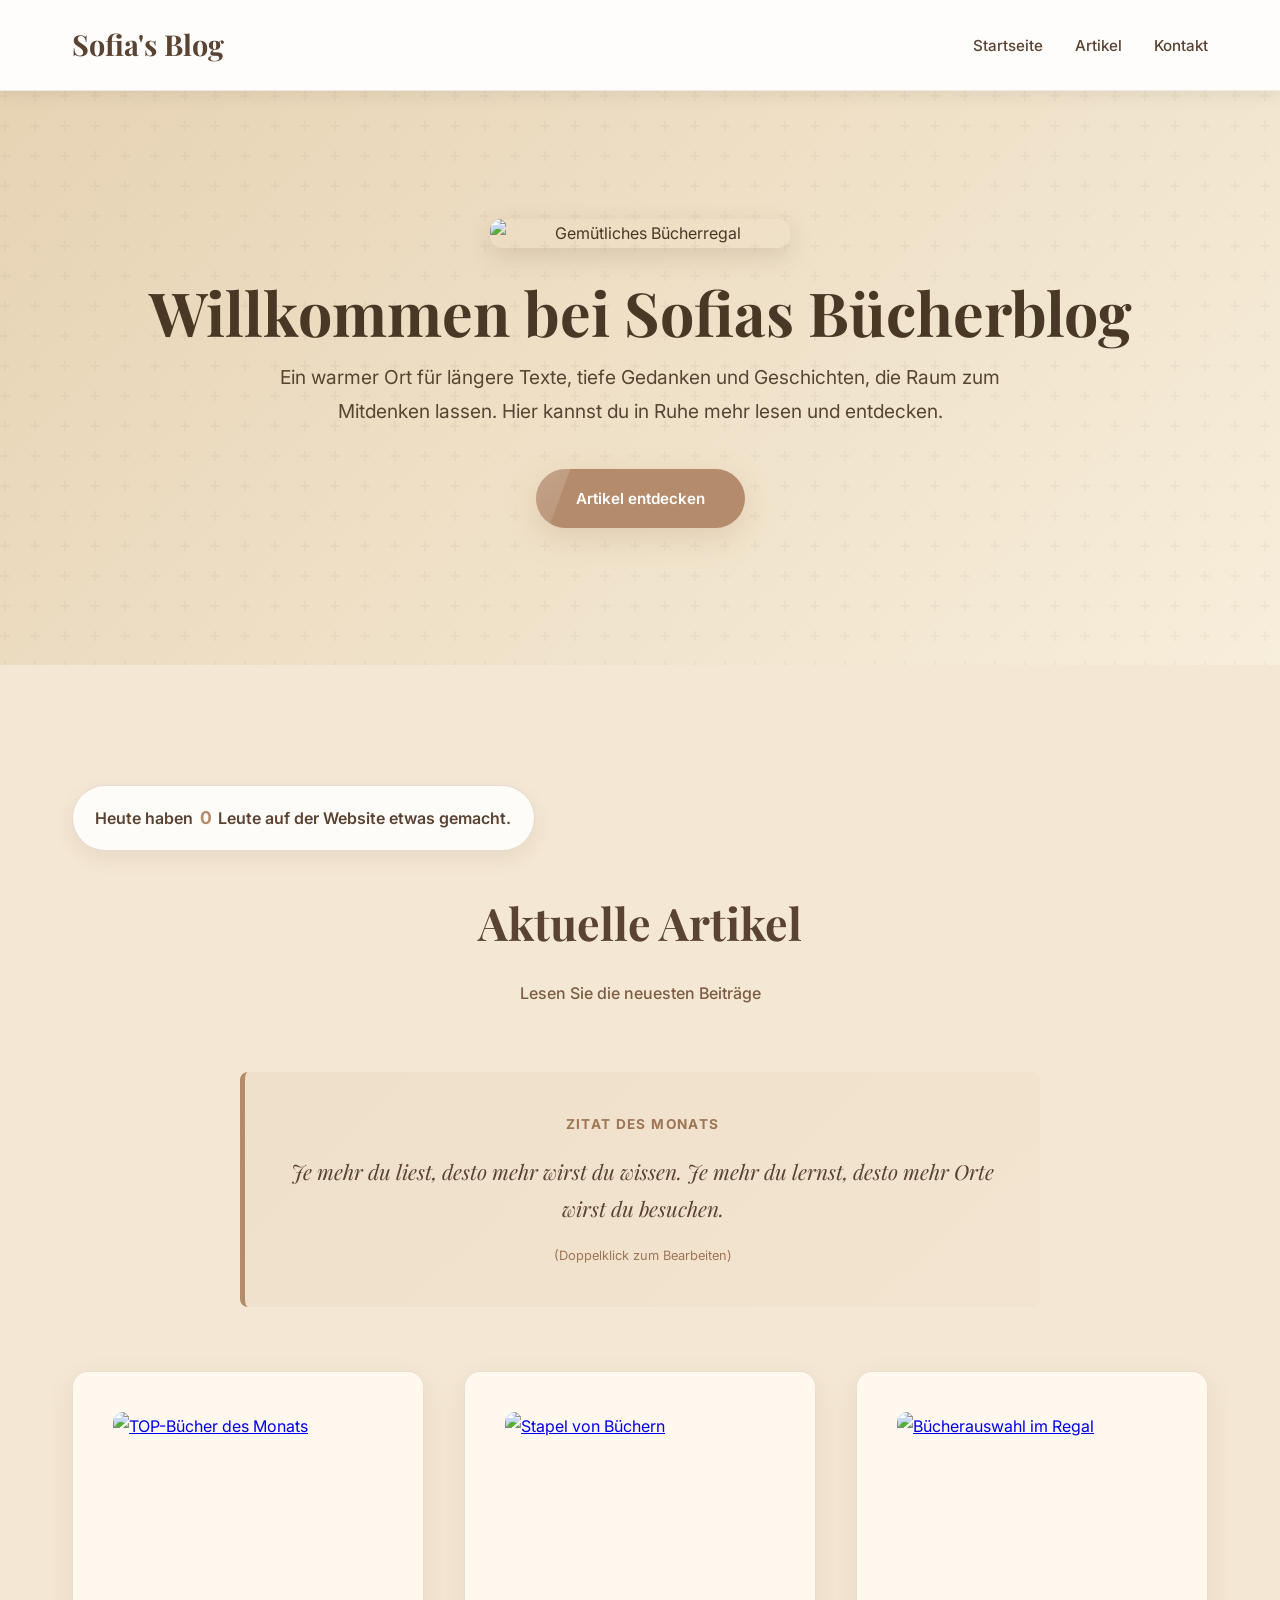
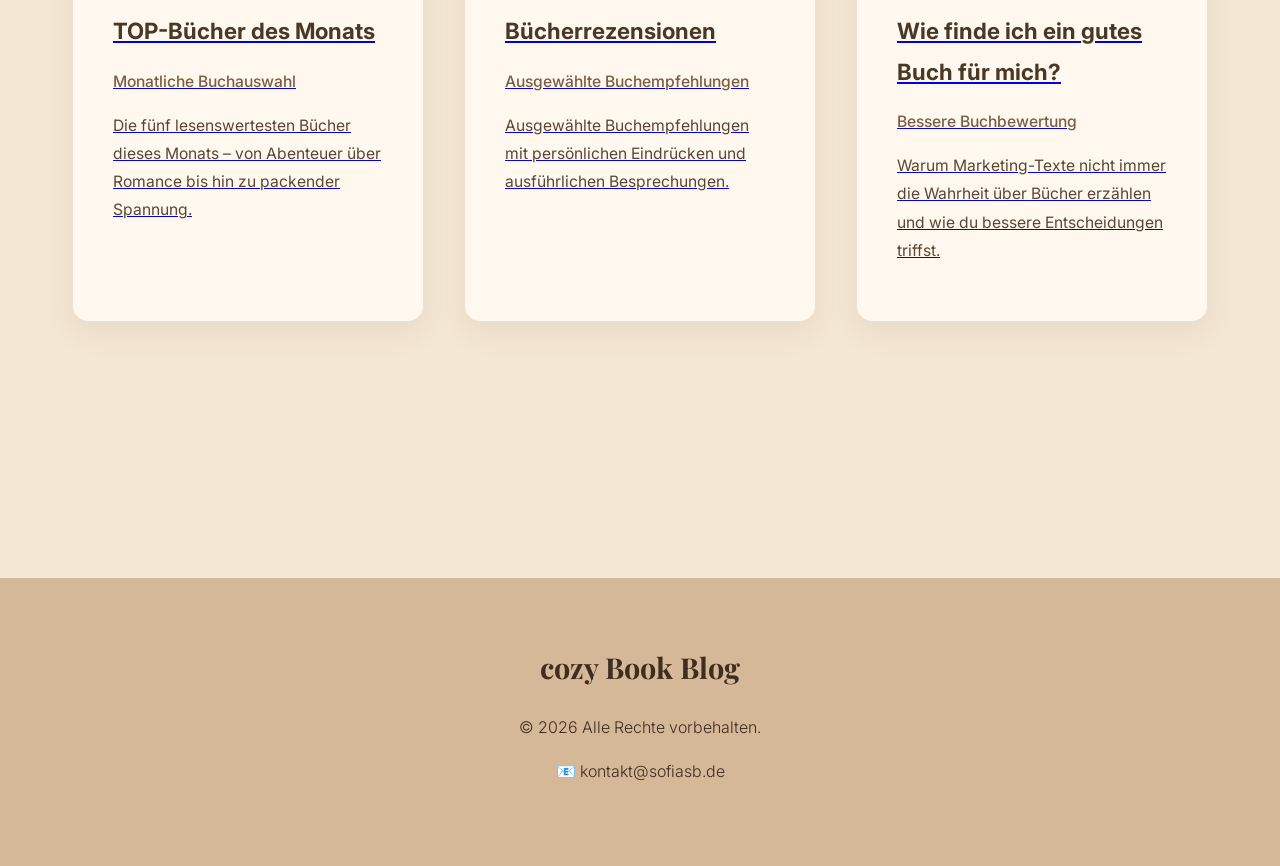
==== index.html @ 2e877f79 "Include style.css in all pages so animations load" ====
<!DOCTYPE html>
<html lang="de">
<head>
    <meta charset="UTF-8">
    <link rel="icon" type="image/svg+xml" href="favicon.svg">
    <meta name="viewport" content="width=device-width, initial-scale=1.0">
    <meta name="description" content="Sofia's Blog - Gedanken, Tipps und Artikel">
    <title>Sofia's Blog</title>
    <link href="https://fonts.googleapis.com/css2?family=Playfair+Display:wght@700&family=Inter:wght@300;400;500;600&display=swap" rel="stylesheet">
    <link rel="stylesheet" href="style.css">
    <style>
        * {
            margin: 0;
            padding: 0;
            box-sizing: border-box;
        }

        body {
            font-family: 'Inter', sans-serif;
            line-height: 1.8;
            color: #4a3826;
            background: #f4e7d3;
        }

        header {
            background: rgba(255, 255, 255, 0.92);
            padding: 1.2rem 0;
            box-shadow: 0 2px 20px rgba(0,0,0,0.08);
            position: sticky;
            top: 0;
            z-index: 100;
            border-bottom: 1px solid rgba(125, 95, 65, 0.12);
        }

        nav {
            max-width: 1200px;
            margin: 0 auto;
            padding: 0 2rem;
            display: flex;
            justify-content: space-between;
            align-items: center;
        }

        nav h1 {
            font-size: 1.8rem;
            color: #5a4332;
            font-family: 'Playfair Display', serif;
            font-weight: 700;
        }

        nav ul {
            list-style: none;
            display: flex;
            gap: 2rem;
        }

        nav a {
            color: #5a4332;
            text-decoration: none;
            font-weight: 500;
            font-size: 0.95rem;
            transition: all 0.25s ease;
        }

        nav a:hover {
            color: #b48b6b;
        }

        .hero {
            background: linear-gradient(135deg, #e7d3b4 0%, #f7eedb 100%);
            color: #4a3826;
            padding: 8rem 2rem;
            text-align: center;
            position: relative;
            overflow: hidden;
        }

        .hero::before {
            content: '';
            position: absolute;
            top: 0;
            left: 0;
            width: 100%;
            height: 100%;
            background: url("data:image/svg+xml,%3Csvg width='60' height='60' viewBox='0 0 60 60' xmlns='http://www.w3.org/2000/svg'%3E%3Cg fill='none' fill-rule='evenodd'%3E%3Cg fill='%233c2f24' fill-opacity='0.04'%3E%3Cpath d='M36 34v-4h-2v4h-4v2h4v4h2v-4h4v-2h-4zm0-30V0h-2v4h-4v2h4v4h2V6h4V4h-4zM6 34v-4H4v4H0v2h4v4h2v-4h4v-2H6zM6 4V0H4v4H0v2h4v4h2V6h4V4H6z'/%3E%3C/g%3E%3C/g%3E%3C/svg%3E");
            pointer-events: none;
        }

        .hero-content {
            position: relative;
            z-index: 1;
            animation: fadeInUp 0.8s ease-out;
        }

        .hero h2 {
            font-size: 3.8rem;
            margin-bottom: 1rem;
            font-family: 'Playfair Display', serif;
            font-weight: 700;
            line-height: 1.05;
        }

        .hero p {
            font-size: 1.2rem;
            margin: 0 auto 2.5rem;
            max-width: 760px;
            font-weight: 400;
            opacity: 0.92;
        }

        .hero-image {
            width: 300px;
            max-width: 90%;
            display: block;
            margin: 0 auto 2rem;
            border-radius: 12px;
            box-shadow: 0 8px 25px rgba(84, 62, 42, 0.15);
        }

        .btn {
            display: inline-block;
            background-color: #b48b6b;
            color: white;
            padding: 1rem 2.5rem;
            border-radius: 50px;
            text-decoration: none;
            font-weight: 600;
            font-size: 0.95rem;
            transition: all 0.3s ease;
            box-shadow: 0 10px 30px rgba(180, 139, 107, 0.25);
        }

        .btn:hover {
            transform: translateY(-4px);
            box-shadow: 0 15px 40px rgba(180, 139, 107, 0.2);
        }

        .counter-box {
            display: inline-flex;
            align-items: center;
            justify-content: center;
            margin: 1.5rem auto 2rem;
            padding: 1rem 1.4rem;
            background: rgba(255,255,255,0.85);
            border-radius: 999px;
            border: 1px solid rgba(180,139,107,0.3);
            color: #5a4332;
            font-weight: 600;
            box-shadow: 0 8px 20px rgba(84,62,42,0.08);
            max-width: 560px;
        }

        .counter-box strong {
            color: #b48b6b;
            margin: 0 0.4rem;
            font-size: 1.1rem;
        }

        .content {
            max-width: 1200px;
            margin: 0 auto;
            padding: 6rem 2rem;
        }

        .intro-section {
            max-width: 900px;
            margin: 0 auto 4rem;
            padding: 0 1rem;
            color: #5b4533;
        }

        .intro-section p {
            margin-bottom: 1.5rem;
            font-size: 1rem;
            line-height: 1.95;
            color: #5b4533;
        }

        .section-title {
            text-align: center;
            font-size: 2.8rem;
            margin-bottom: 1rem;
            color: #5a4332;
            font-family: 'Playfair Display', serif;
            font-weight: 700;
        }

        .section-subtitle {
            text-align: center;
            font-size: 1rem;
            color: #7b5d44;
            margin-bottom: 3rem;
            font-weight: 500;
        }

        .quote-section {
            max-width: 800px;
            margin: 4rem auto 4rem;
            padding: 2.5rem;
            background: linear-gradient(135deg, rgba(180,139,107,0.08) 0%, rgba(212,184,150,0.06) 100%);
            border-left: 5px solid #b48b6b;
            border-radius: 8px;
            text-align: center;
            cursor: text;
            transition: all 0.25s ease;
        }

        .quote-section:hover {
            background: linear-gradient(135deg, rgba(180,139,107,0.12) 0%, rgba(212,184,150,0.1) 100%);
            box-shadow: 0 6px 20px rgba(84,62,42,0.1);
        }

        .quote-title {
            font-size: 0.85rem;
            color: #9e7656;
            text-transform: uppercase;
            letter-spacing: 0.1em;
            font-weight: 700;
            margin-bottom: 1rem;
        }

        .quote-text {
            font-size: 1.3rem;
            font-style: italic;
            color: #5a4332;
            line-height: 1.8;
            font-family: 'Playfair Display', serif;
            word-wrap: break-word;
        }

        .quote-info {
            font-size: 0.8rem;
            color: #9e7656;
            margin-top: 1rem;
            font-style: normal;
        }

        .articles {
            display: grid;
            grid-template-columns: repeat(auto-fit, minmax(320px, 1fr));
            gap: 2.5rem;
            margin-bottom: 4rem;
        }

        .article-card {
            background: rgba(255, 249, 241, 0.95);
            padding: 2.5rem;
            border-radius: 16px;
            box-shadow: 0 10px 30px rgba(84, 62, 42, 0.08);
            transition: all 0.4s ease;
            border: 1px solid rgba(133, 95, 60, 0.16);
            position: relative;
            overflow: hidden;
        }

        .article-card::before {
            content: '';
            position: absolute;
            top: 0;
            left: 0;
            width: 100%;
            height: 4px;
            background: #b48b6b;
            transform: scaleX(0);
            transform-origin: left;
            transition: transform 0.4s ease;
        }

        .article-card:hover::before {
            transform: scaleX(1);
        }

        .article-card:hover {
            transform: translateY(-10px);
            box-shadow: 0 20px 45px rgba(84, 62, 42, 0.12);
        }

        .article-card a {
            color: inherit;
            text-decoration: none;
            display: block;
        }

        .article-card a:hover {
            text-decoration: none;
        }

        .article-icon {
            font-size: 2.7rem;
            margin-bottom: 1rem;
        }

        .card-image {
            width: 100%;
            height: 180px;
            object-fit: cover;
            border-radius: 10px;
            margin-bottom: 1.2rem;
            display: block;
        }

        .article-card h3 {
            color: #4a3826;
            margin-bottom: 1rem;
            font-size: 1.4rem;
            font-weight: 700;
        }

        .article-card p {
            color: #7b5d44;
            font-size: 0.98rem;
            font-weight: 500;
            margin-bottom: 1rem;
        }

        .article-card > p:last-child {
            color: #5b4533;
            font-size: 0.98rem;
            font-weight: 400;
        }

        footer {
            background: #d5b897;
            color: #3f2d20;
            text-align: center;
            padding: 4rem 2rem;
            margin-top: 6rem;
        }

        .footer-content {
            max-width: 1200px;
            margin: 0 auto;
        }

        .footer-title {
            font-family: 'Playfair Display', serif;
            font-size: 1.8rem;
            margin-bottom: 1.2rem;
            color: #3f2d20;
        }

        .footer-text {
            margin-bottom: 1rem;
            font-weight: 300;
        }

        @keyframes fadeInUp {
            from {
                opacity: 0;
                transform: translateY(30px);
            }
            to {
                opacity: 1;
                transform: translateY(0);
            }
        }

        @media (max-width: 768px) {
            nav ul {
                gap: 1rem;
            }

            .hero h2 {
                font-size: 2.4rem;
            }

            nav {
                flex-direction: column;
                gap: 1rem;
            }

            .hero {
                padding: 5rem 2rem;
            }

            .section-title {
                font-size: 2.2rem;
            }

            .intro-section {
                padding: 0;
            }
        }
    </style>
    <style>
        /* Immediate inline defensive hide for removed article */
    </style>
</head>
<body>
    <header>
        <nav>
            <h1>Sofia's Blog</h1>
            <ul>
                <li><a href="#startseite">Startseite</a></li>
                <li><a href="articles.html">Artikel</a></li>
                <li><a href="#kontakt">Kontakt</a></li>
            </ul>
        </nav>
    </header>

    <section class="hero" id="startseite">
        <div class="hero-content">
            <img src="https://images.unsplash.com/photo-1481627834876-b7833e8f5570?w=400&h=300&fit=crop&crop=center" alt="Gemütliches Bücherregal" class="hero-image">
            <h2>Willkommen bei Sofias Bücherblog</h2>
            <p>Ein warmer Ort für längere Texte, tiefe Gedanken und Geschichten, die Raum zum Mitdenken lassen. Hier kannst du in Ruhe mehr lesen und entdecken.</p>
            <a href="articles.html" class="btn">Artikel entdecken</a>
        </div>
    </section>

    <main class="content">
        <div class="counter-box" id="visitCounter">
            Heute haben <strong id="counterValue">0</strong> Leute auf der Website etwas gemacht.
        </div>
        <h2 class="section-title">Aktuelle Artikel</h2>
        <p class="section-subtitle">Lesen Sie die neuesten Beiträge</p>

        <div class="quote-section" id="quoteSection" ondblclick="editQuote()">
            <div class="quote-title">Zitat des Monats</div>
            <div class="quote-text" id="quoteText">Je mehr du liest, desto mehr wirst du wissen. Je mehr du lernst, desto mehr Orte wirst du besuchen.</div>
            <div class="quote-info">(Doppelklick zum Bearbeiten)</div>
        </div>

        <div class="articles" id="artikel">
            <a href="article-top-buecher.html" class="article-card">
                <img src="https://images.unsplash.com/photo-1516979187457-637abb4f9353?w=400&h=180&fit=crop&crop=center" alt="TOP-Bücher des Monats" class="card-image">
                <h3>TOP-Bücher des Monats</h3>
                <p>Monatliche Buchauswahl</p>
                <p>Die fünf lesenswertesten Bücher dieses Monats – von Abenteuer über Romance bis hin zu packender Spannung.</p>
            </a>
            
            <a href="article-entwicklung.html" class="article-card">
                <img src="https://images.unsplash.com/photo-1512820790803-83ca734da794?w=400&h=180&fit=crop&crop=center" alt="Stapel von Büchern" class="card-image">
                <h3>Bücherrezensionen</h3>
                <p>Ausgewählte Buchempfehlungen</p>
                <p>Ausgewählte Buchempfehlungen mit persönlichen Eindrücken und ausführlichen Besprechungen.</p>
            </a>
            <a href="article-gutes-buch.html" class="article-card">
                <img src="https://images.unsplash.com/photo-1481627834876-b7833e8f5570?w=400&h=180&fit=crop&crop=center" alt="Bücherauswahl im Regal" class="card-image">
                <h3>Wie finde ich ein gutes Buch für mich?</h3>
                <p>Bessere Buchbewertung</p>
                <p>Warum Marketing-Texte nicht immer die Wahrheit über Bücher erzählen und wie du bessere Entscheidungen triffst.</p>
            </a>
            
        </div>

    </main>

    <footer id="kontakt">
        <div class="footer-content">
            <h3 class="footer-title">cozy Book Blog</h3>
            <p class="footer-text">&copy; 2026 Alle Rechte vorbehalten.</p>
            <p class="footer-text">📧 kontakt@sofiasb.de</p>
        </div>
    </footer>
    <script>
        const quoteEl = document.getElementById('quoteText');
        const quoteSection = document.getElementById('quoteSection');
        const counterValueEl = document.getElementById('counterValue');
        const counterNamespace = 'sofiasb-cherblog-de';

        function loadQuote() {
            const saved = localStorage.getItem('monthlyQuote');
            if (saved) quoteEl.textContent = saved;
        }

        function editQuote() {
            const current = quoteEl.textContent;
            const newQuote = prompt('Neues Zitat eingeben:', current);
            if (newQuote !== null && newQuote.trim() !== '') {
                quoteEl.textContent = newQuote;
                localStorage.setItem('monthlyQuote', newQuote);
            }
        }

        function getCurrentDateKey() {
            return new Date().toISOString().slice(0, 10);
        }

        function getCounterKey() {
            return `daily-actions-${getCurrentDateKey()}`;
        }

        async function updateCounter() {
            const key = getCounterKey();
            try {
                const response = await fetch(`https://api.countapi.xyz/hit/${counterNamespace}/${key}`);
                const data = await response.json();
                counterValueEl.textContent = data.value || 0;
            } catch (error) {
                console.warn('Counter konnte nicht geladen werden:', error);
                counterValueEl.textContent = '0';
            }
        }

        loadQuote();
        updateCounter();
    </script>
    
</body>
</html>
---- style.css ----
/* Shared Global Styles */
* { margin: 0; padding: 0; box-sizing: border-box; }
body { font-family: 'Inter', sans-serif; line-height: 1.9; color: #4a3826; background: #f4e7d3; }
header { background: rgba(255,255,255,0.95); padding: 1rem 0; box-shadow: 0 2px 20px rgba(0,0,0,0.08); position: sticky; top: 0; z-index: 100; border-bottom: 1px solid rgba(125,95,65,0.12); }
nav { max-width: 1200px; margin: 0 auto; padding: 0 2rem; display: flex; justify-content: space-between; align-items: center; }
nav h1 { font-size: 1.7rem; color: #5a4332; font-family: 'Playfair Display', serif; }
nav ul { list-style: none; display: flex; gap: 1.8rem; }
nav a { color: #5a4332; text-decoration: none; font-weight: 500; transition: color 0.2s; }
nav a:hover { color: #b48b6b; }
.footer { background: #d5b897; color: #3f2d20; text-align: center; padding: 3rem 2rem; }
.back-link { display: inline-block; margin-top: 2rem; color: #b48b6b; text-decoration: none; font-weight: 600; }

/* Shared Hero styles */
.hero { background: linear-gradient(135deg, #e7d3b4 0%, #f7eedb 100%); padding: 6rem 2rem 4rem; text-align: center; }
.hero-image { width: 300px; border-radius: 12px; box-shadow: 0 8px 32px rgba(0,0,0,0.15); margin-bottom: 1rem; }
.hero h2 { font-size: 3rem; margin-bottom: 1rem; font-family: 'Playfair Display', serif; }

/* Heart/Like Button Styles */
.like-btn, .heart-btn { cursor: pointer; transition: transform 0.2s; }
.liked { color: #c0392b; }
@keyframes pop { 
    0%, 100% { transform: scale(1); } 
    50% { transform: scale(1.35); } 
}

/* Additional subtle special effects */
.article-card { border-radius: 14px; overflow: hidden; position: relative; transition: transform 0.35s cubic-bezier(.2,.9,.2,1), box-shadow 0.35s, border-color 0.35s; }
.article-card:hover { transform: translateY(-10px) scale(1.01); box-shadow: 0 30px 60px rgba(74,56,38,0.12); }
.article-card::before { content: ''; position: absolute; inset: 0; pointer-events: none; background: linear-gradient(120deg, rgba(255,255,255,0.02), rgba(255,255,255,0.06)); mix-blend-mode: overlay; opacity: 0; transition: opacity 0.4s; }
.article-card:hover::before { opacity: 1; }
.card-image { transition: transform 0.6s ease, filter 0.45s ease; }
.article-card:hover .card-image { transform: scale(1.06) rotate(-0.4deg); filter: saturate(1.05) contrast(1.02); }

/* Subtle button shine */
.btn { position: relative; overflow: hidden; }
.btn::after { content: ''; position: absolute; top: -60%; left: -30%; width: 40%; height: 220%; background: linear-gradient(120deg, rgba(255,255,255,0.06), rgba(255,255,255,0.22), rgba(255,255,255,0.06)); transform: rotate(20deg); transition: transform 0.9s ease; opacity: 0.9; }
.btn:hover::after { transform: translateX(260%); }

/* Animated link underline */
a { position: relative; }
a::after { content: ''; position: absolute; left: 0; bottom: -3px; height: 2px; width: 0; background: linear-gradient(90deg,#b48b6b,#c8973a); transition: width 0.35s ease; }
a:hover::after { width: 100%; }

/* Focus-visible accessibility */
:focus-visible { outline: 3px solid rgba(180,139,107,0.18); outline-offset: 3px; }

/* defensive rule removed to restore article display */

/* New animations: entrance, floating hero image, tilt on hover, staggered reveal */
@keyframes cardIn {
    from { opacity: 0; transform: translateY(16px) scale(0.995); }
    to   { opacity: 1; transform: translateY(0) scale(1); }
}

@keyframes floatY {
    0% { transform: translateY(0); }
    50% { transform: translateY(-8px); }
    100% { transform: translateY(0); }
}

@keyframes tiltShine {
    0% { transform: rotateZ(-2deg) translateX(-2%); }
    50% { transform: rotateZ(2deg) translateX(2%); }
    100% { transform: rotateZ(-2deg) translateX(-2%); }
}

/* Apply entrance animation and stagger for lists */
.articles .article-card,
.articles-grid .article-card {
    opacity: 0;
    transform-origin: center bottom;
    animation: cardIn 640ms cubic-bezier(.2,.9,.2,1) forwards;
}
.articles .article-card:nth-child(1), .articles-grid .article-card:nth-child(1) { animation-delay: 0.06s; }
.articles .article-card:nth-child(2), .articles-grid .article-card:nth-child(2) { animation-delay: 0.14s; }
.articles .article-card:nth-child(3), .articles-grid .article-card:nth-child(3) { animation-delay: 0.22s; }
.articles .article-card:nth-child(4), .articles-grid .article-card:nth-child(4) { animation-delay: 0.30s; }
.articles .article-card:nth-child(5), .articles-grid .article-card:nth-child(5) { animation-delay: 0.38s; }
.articles .article-card:nth-child(6), .articles-grid .article-card:nth-child(6) { animation-delay: 0.46s; }

/* smoother hover with subtle 3D tilt */
.article-card {
    transition: transform 0.45s cubic-bezier(.2,.9,.2,1), box-shadow 0.45s;
    will-change: transform;
}
.article-card:hover {
    transform: translateY(-14px) scale(1.02) rotateX(1deg);
    box-shadow: 0 36px 80px rgba(74,56,38,0.14);
}

/* floating hero image */
.hero-image { animation: floatY 6s ease-in-out infinite; }

/* Button micro-interaction: quick bounce on click */
.btn:active { transform: translateY(3px) scale(0.99); transition: transform 120ms; }

/* Subtle pulsing accent for important links/buttons */
.btn.pulse::before {
    content: '';
    position: absolute;
    inset: 0;
    border-radius: inherit;
    box-shadow: 0 0 0 rgba(180,139,107,0.12);
    animation: pulse 2.2s infinite;
    pointer-events: none;
}
@keyframes pulse { 0% { box-shadow: 0 0 0 rgba(180,139,107,0.12); } 50% { box-shadow: 0 18px 40px rgba(180,139,107,0.06); } 100% { box-shadow: 0 0 0 rgba(180,139,107,0.0); } }

/* Decorative tilt on hero small devices to feel more dynamic */
@media (max-width: 768px) {
    .hero-image { transform-origin: center; animation: tiltShine 8s ease-in-out infinite; }
}
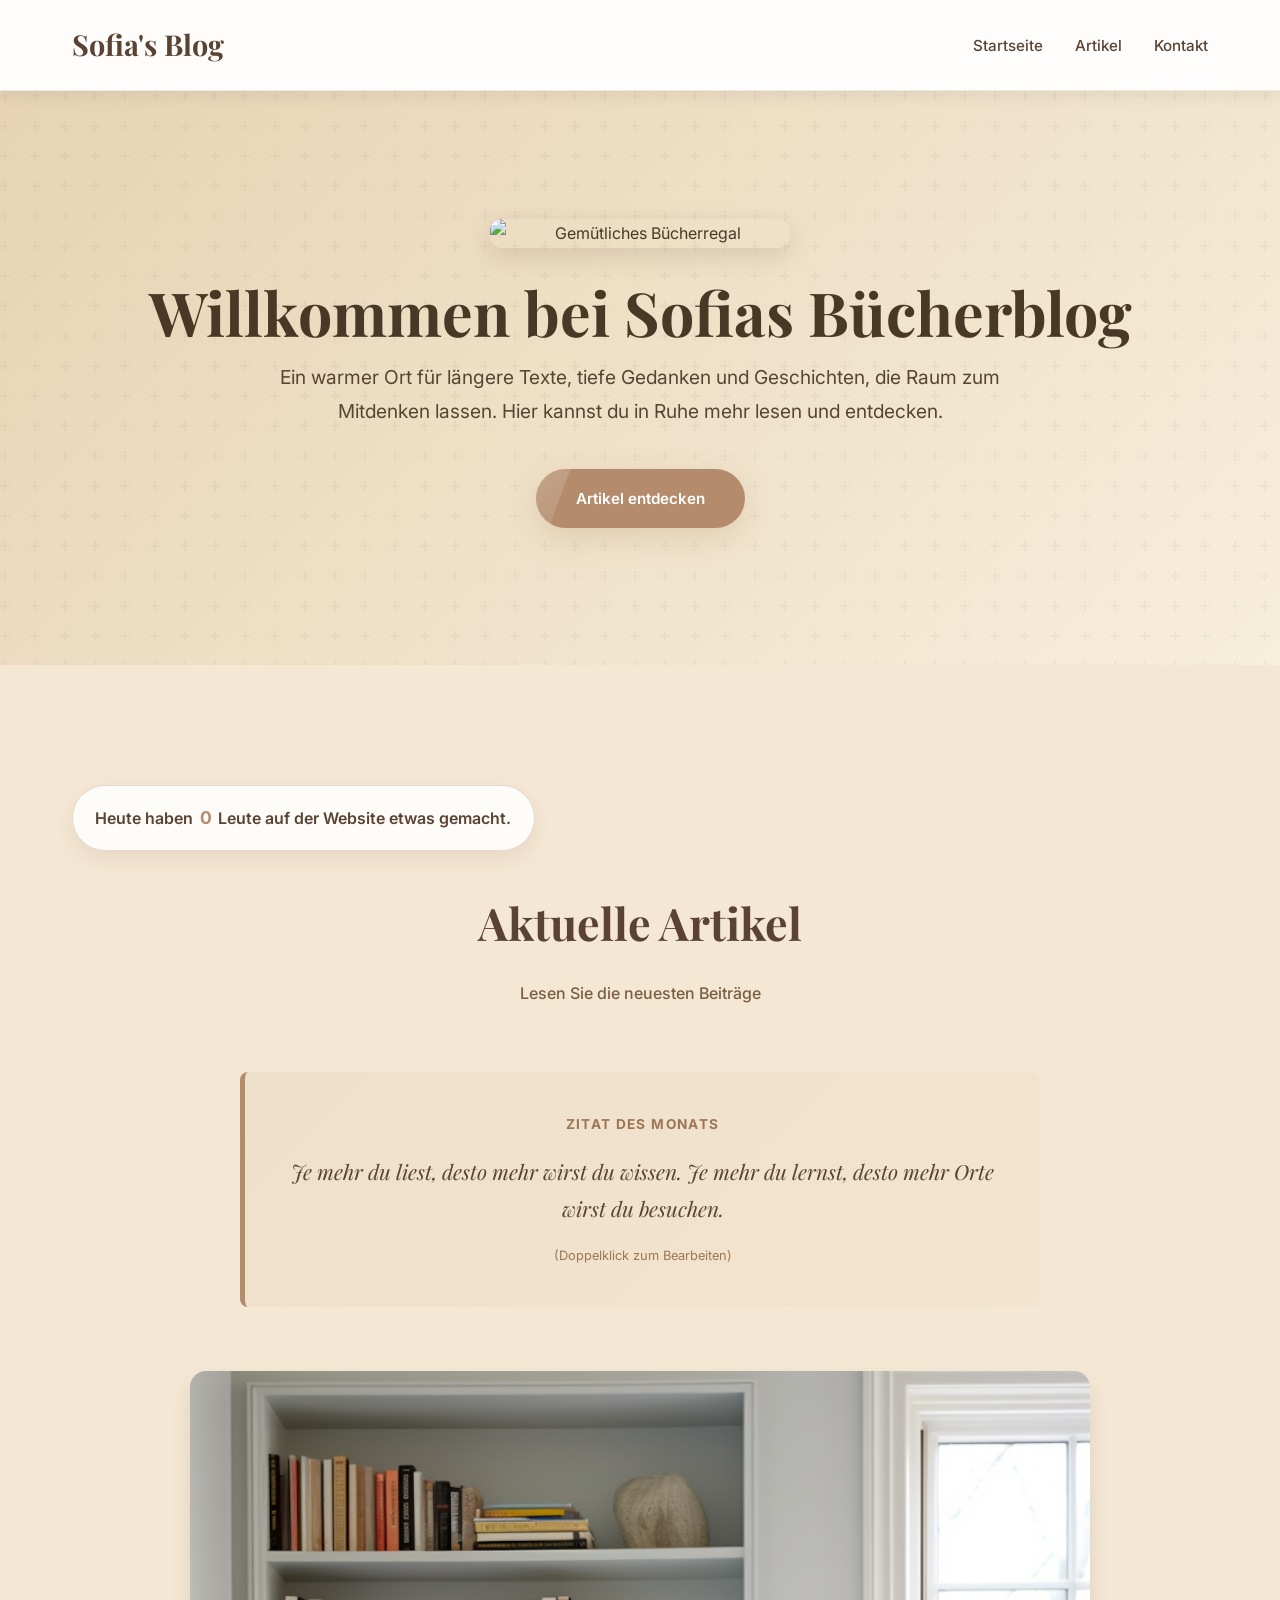
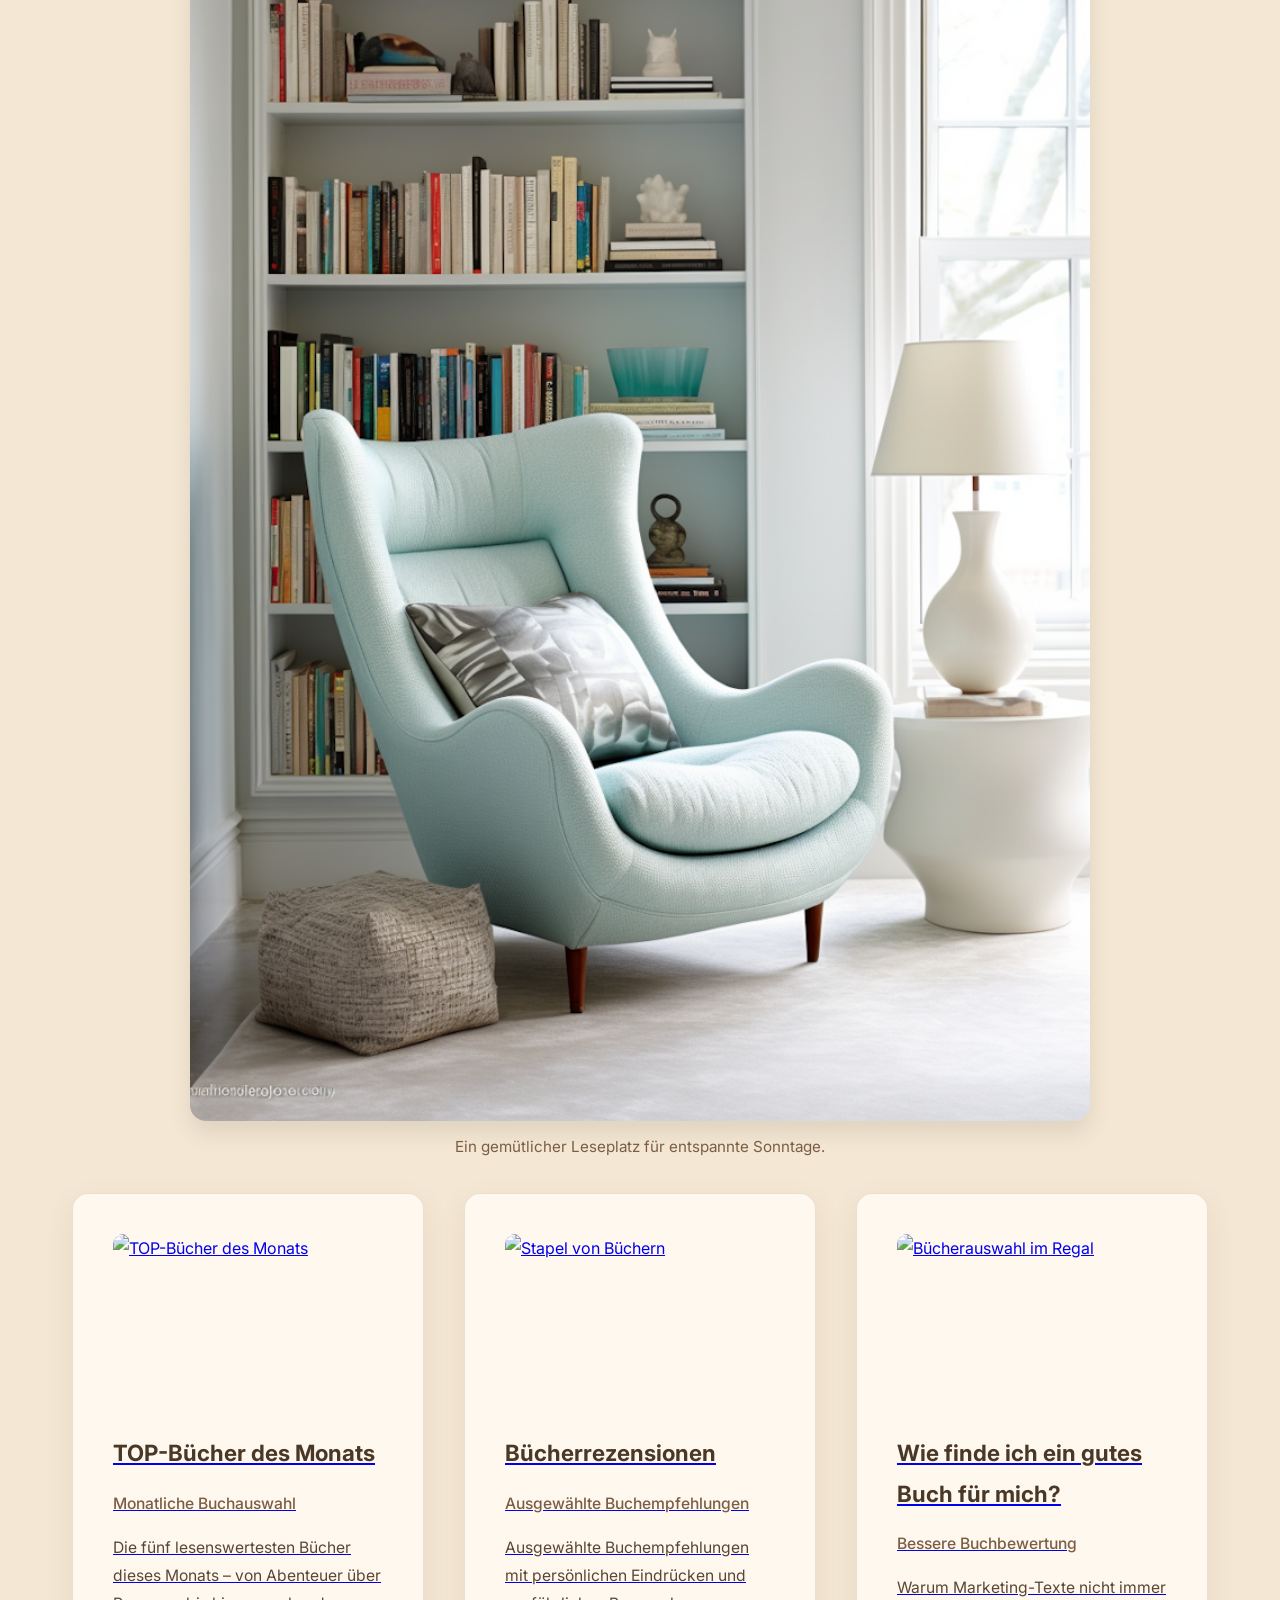
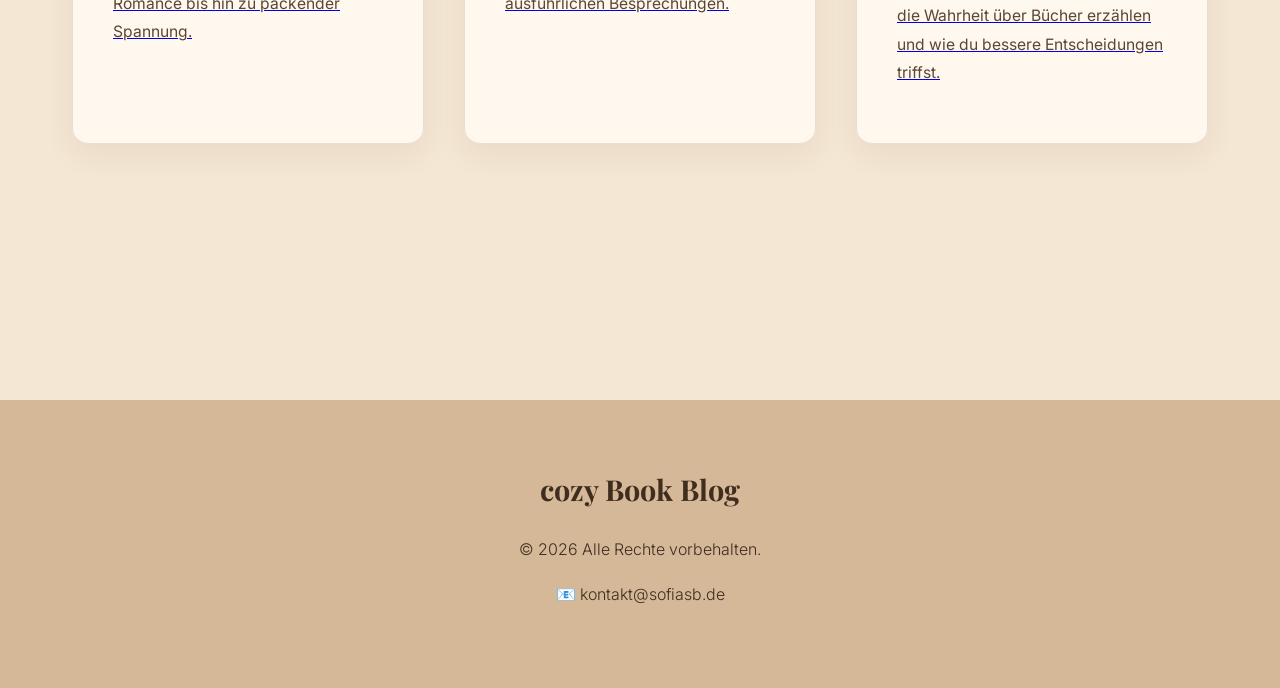
==== commit b7965131: "Add images and shared image styling across homepage and article pages" ====
--- a/index.html
+++ b/index.html
@@ -419,6 +419,11 @@
             <div class="quote-text" id="quoteText">Je mehr du liest, desto mehr wirst du wissen. Je mehr du lernst, desto mehr Orte wirst du besuchen.</div>
             <div class="quote-info">(Doppelklick zum Bearbeiten)</div>
         </div>
+
+        <figure>
+            <img src="image.png" alt="Ein gemütlicher Sessel neben einem Bücherregal" />
+            <figcaption>Ein gemütlicher Leseplatz für entspannte Sonntage.</figcaption>
+        </figure>
 
         <div class="articles" id="artikel">
             <a href="article-top-buecher.html" class="article-card">
--- a/style.css
+++ b/style.css
@@ -14,6 +14,25 @@
 .hero { background: linear-gradient(135deg, #e7d3b4 0%, #f7eedb 100%); padding: 6rem 2rem 4rem; text-align: center; }
 .hero-image { width: 300px; border-radius: 12px; box-shadow: 0 8px 32px rgba(0,0,0,0.15); margin-bottom: 1rem; }
 .hero h2 { font-size: 3rem; margin-bottom: 1rem; font-family: 'Playfair Display', serif; }
+
+.content figure {
+    margin: 2rem auto;
+    max-width: 900px;
+}
+
+.content figure img {
+    width: 100%;
+    display: block;
+    border-radius: 16px;
+    box-shadow: 0 12px 24px rgba(0,0,0,0.09);
+}
+
+.content figure figcaption {
+    margin-top: 0.8rem;
+    color: #7b5d44;
+    font-size: 0.95rem;
+    text-align: center;
+}
 
 /* Heart/Like Button Styles */
 .like-btn, .heart-btn { cursor: pointer; transition: transform 0.2s; }
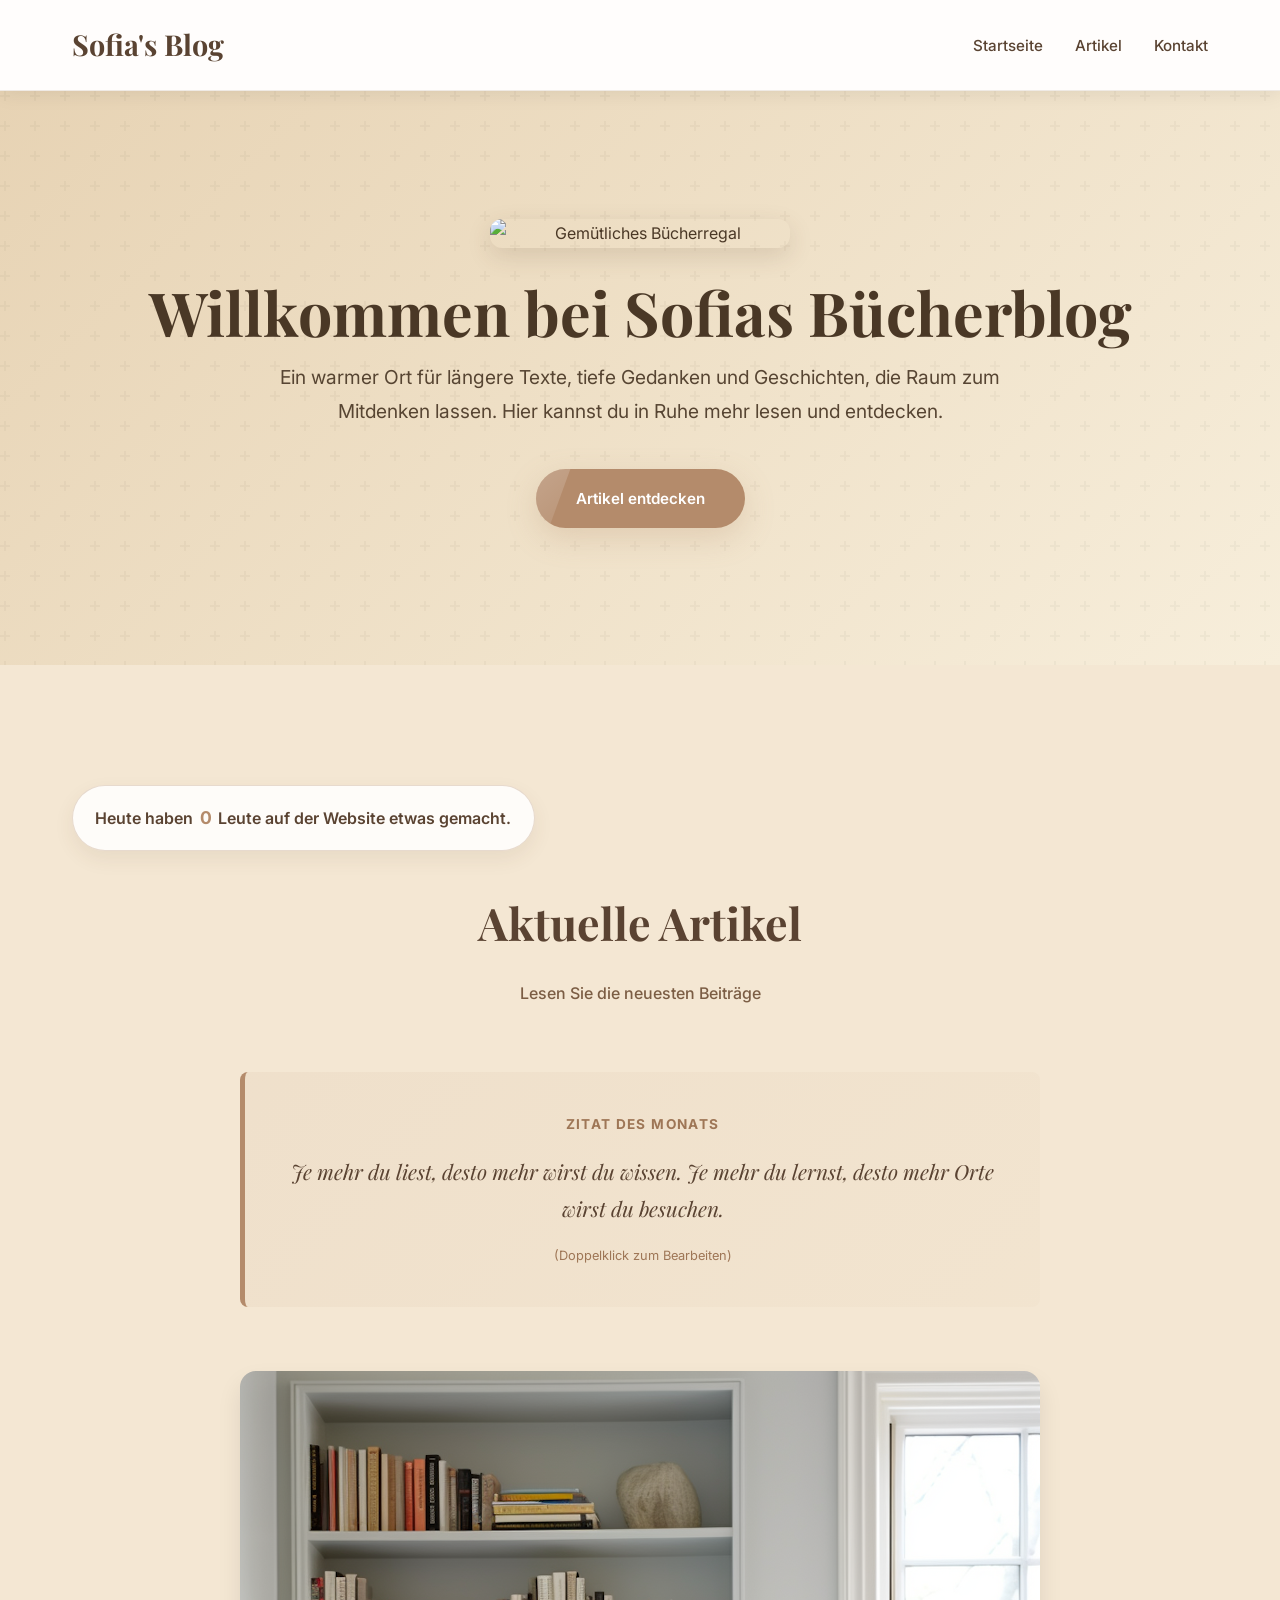
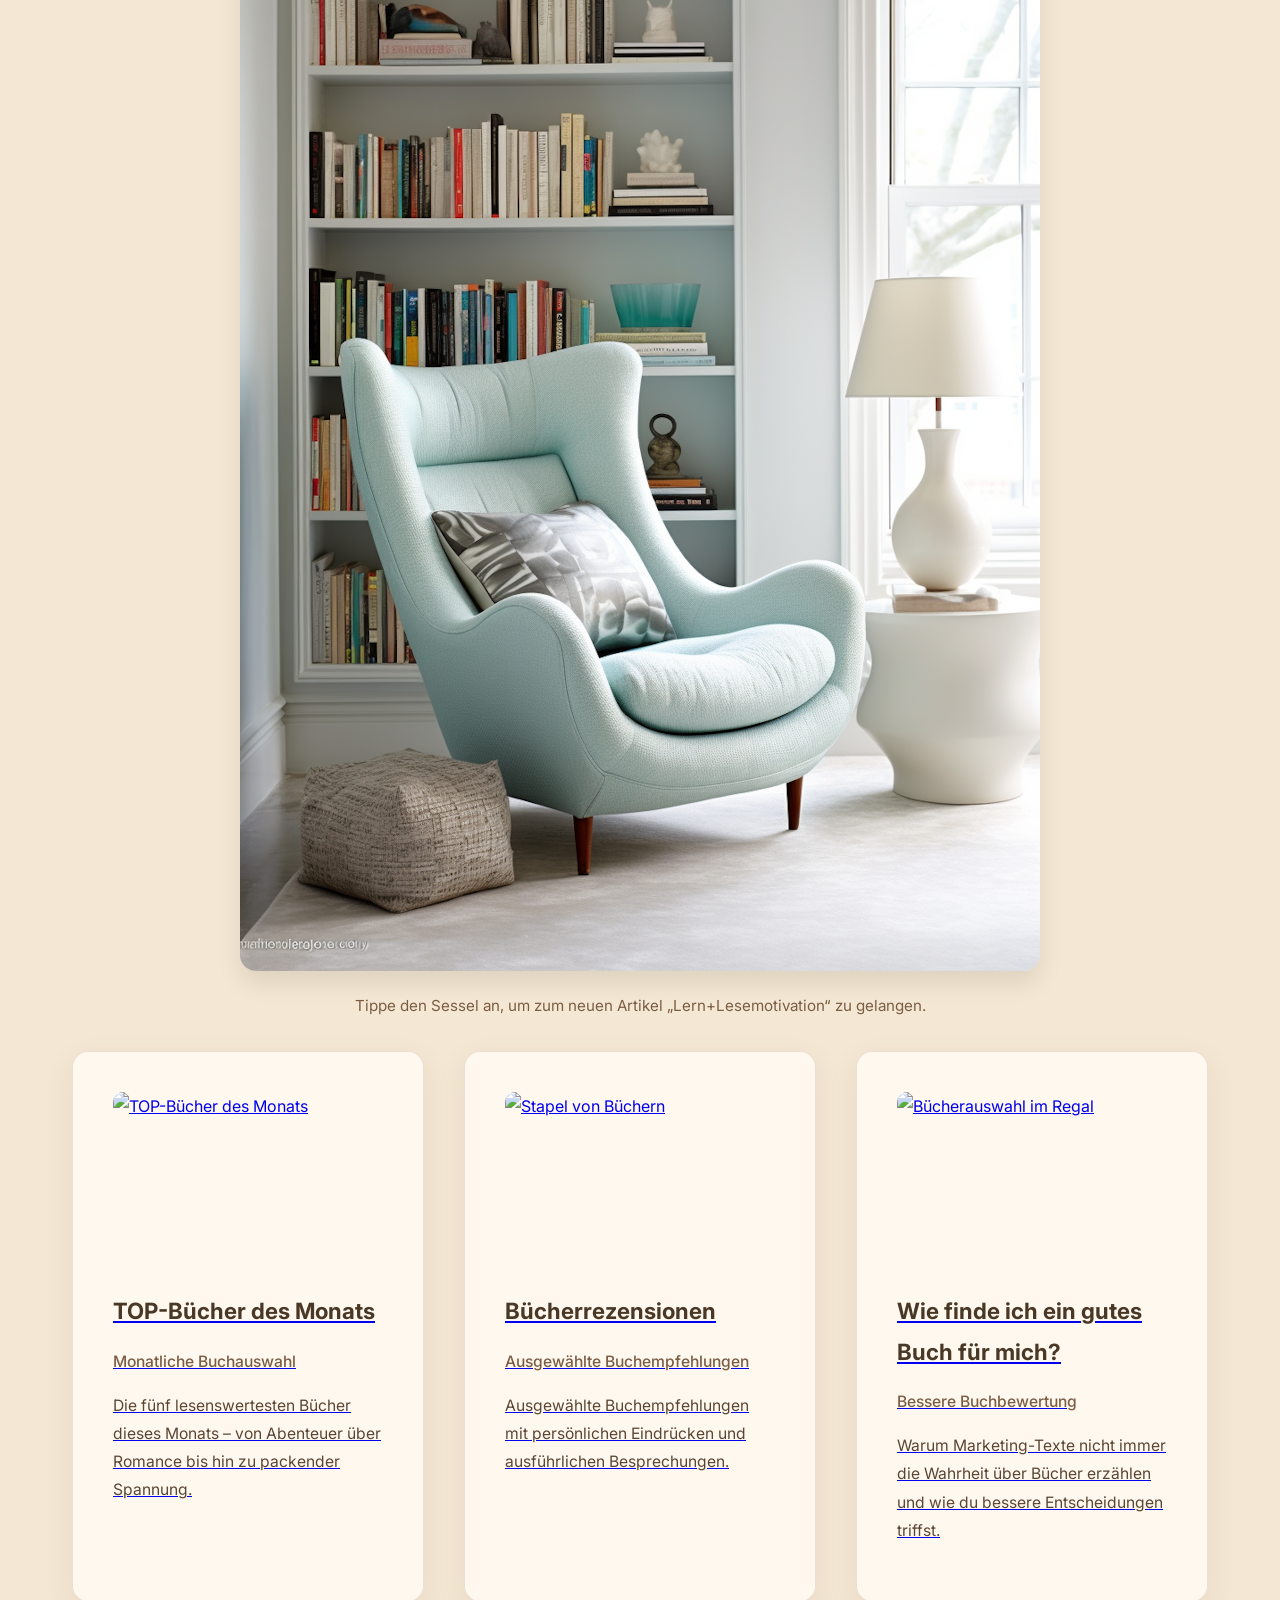
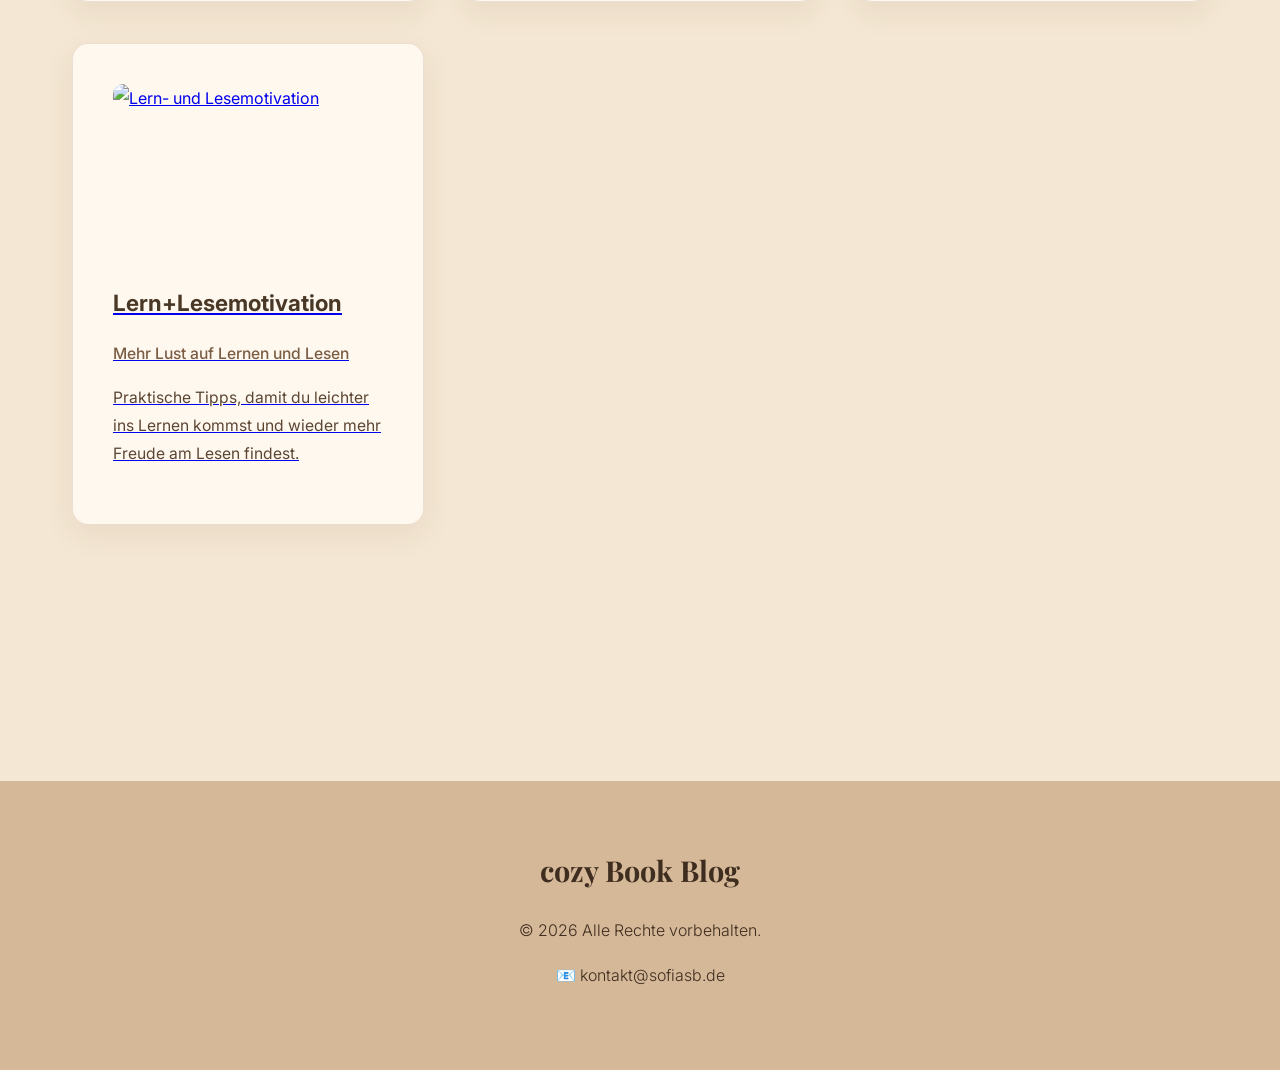
==== commit 64659c14: "Add Lern+Lesemotivation article and link from homepage" ====
--- a/index.html
+++ b/index.html
@@ -117,11 +117,40 @@
             box-shadow: 0 8px 25px rgba(84, 62, 42, 0.15);
         }
 
+        .seat-figure {
+            max-width: 320px;
+            margin: 0 auto 3rem;
+            text-align: center;
+        }
+
+        .seat-figure a {
+            display: inline-block;
+        }
+
+        .seat-figure img {
+            width: 220px;
+            max-width: 100%;
+            border-radius: 14px;
+            box-shadow: 0 12px 30px rgba(84, 62, 42, 0.12);
+            transition: transform 0.25s ease;
+        }
+
+        .seat-figure img:hover {
+            transform: translateY(-2px) scale(1.01);
+        }
+
         .btn {
             display: inline-block;
             background-color: #b48b6b;
             color: white;
             padding: 1rem 2.5rem;
+            border-radius: 50px;
+            text-decoration: none;
+            font-weight: 600;
+            font-size: 0.95rem;
+            transition: all 0.3s ease;
+            box-shadow: 0 10px 30px rgba(180, 139, 107, 0.25);
+        }
             border-radius: 50px;
             text-decoration: none;
             font-weight: 600;
@@ -420,9 +449,11 @@
             <div class="quote-info">(Doppelklick zum Bearbeiten)</div>
         </div>
 
-        <figure>
-            <img src="image.png" alt="Ein gemütlicher Sessel neben einem Bücherregal" />
-            <figcaption>Ein gemütlicher Leseplatz für entspannte Sonntage.</figcaption>
+        <figure class="seat-figure">
+            <a href="article-lern-lesemotivation.html" title="Zum Artikel Lern+Lesemotivation">
+                <img src="image.png" alt="Ein gemütlicher Sessel neben einem Bücherregal" />
+            </a>
+            <figcaption>Tippe den Sessel an, um zum neuen Artikel „Lern+Lesemotivation“ zu gelangen.</figcaption>
         </figure>
 
         <div class="articles" id="artikel">
@@ -445,7 +476,12 @@
                 <p>Bessere Buchbewertung</p>
                 <p>Warum Marketing-Texte nicht immer die Wahrheit über Bücher erzählen und wie du bessere Entscheidungen triffst.</p>
             </a>
-            
+            <a href="article-lern-lesemotivation.html" class="article-card">
+                <img src="https://images.unsplash.com/photo-1516979187457-637abb4f9353?w=400&h=180&fit=crop&crop=center" alt="Lern- und Lesemotivation" class="card-image">
+                <h3>Lern+Lesemotivation</h3>
+                <p>Mehr Lust auf Lernen und Lesen</p>
+                <p>Praktische Tipps, damit du leichter ins Lernen kommst und wieder mehr Freude am Lesen findest.</p>
+            </a>
         </div>
 
     </main>
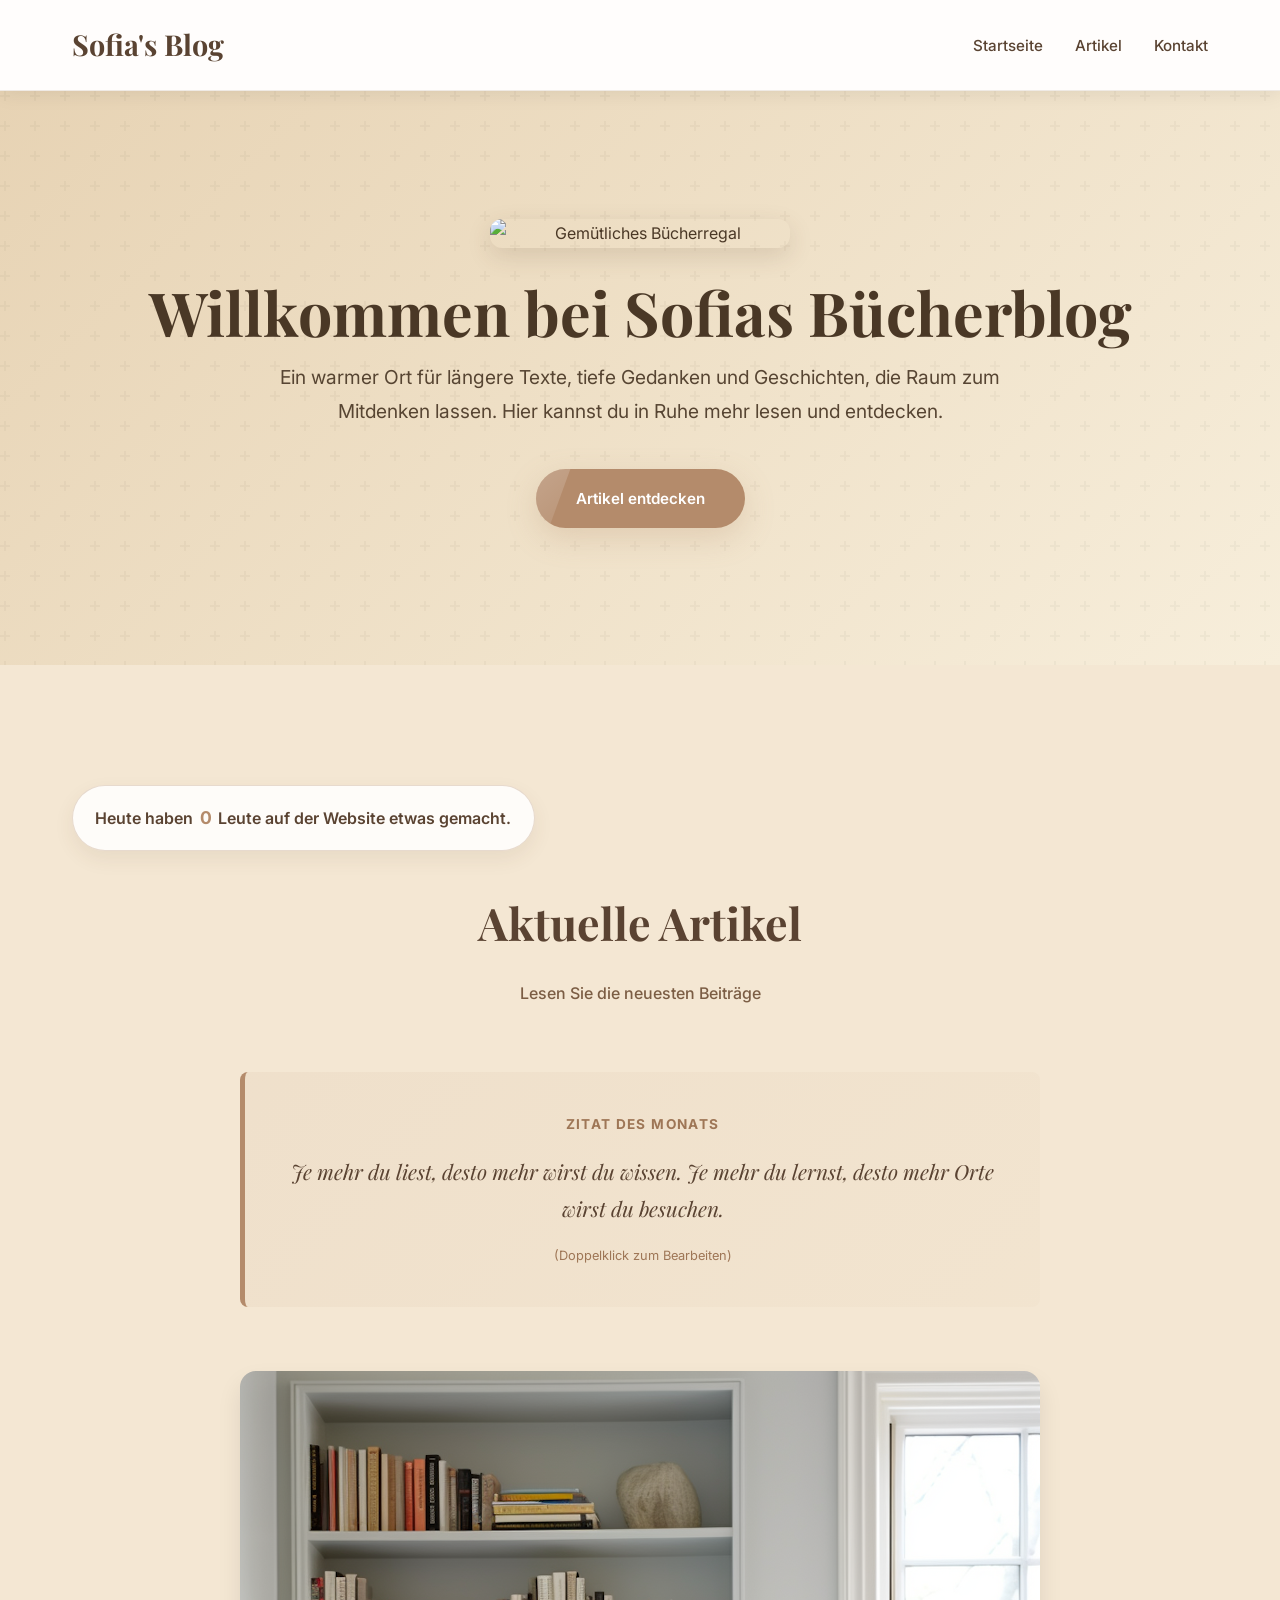
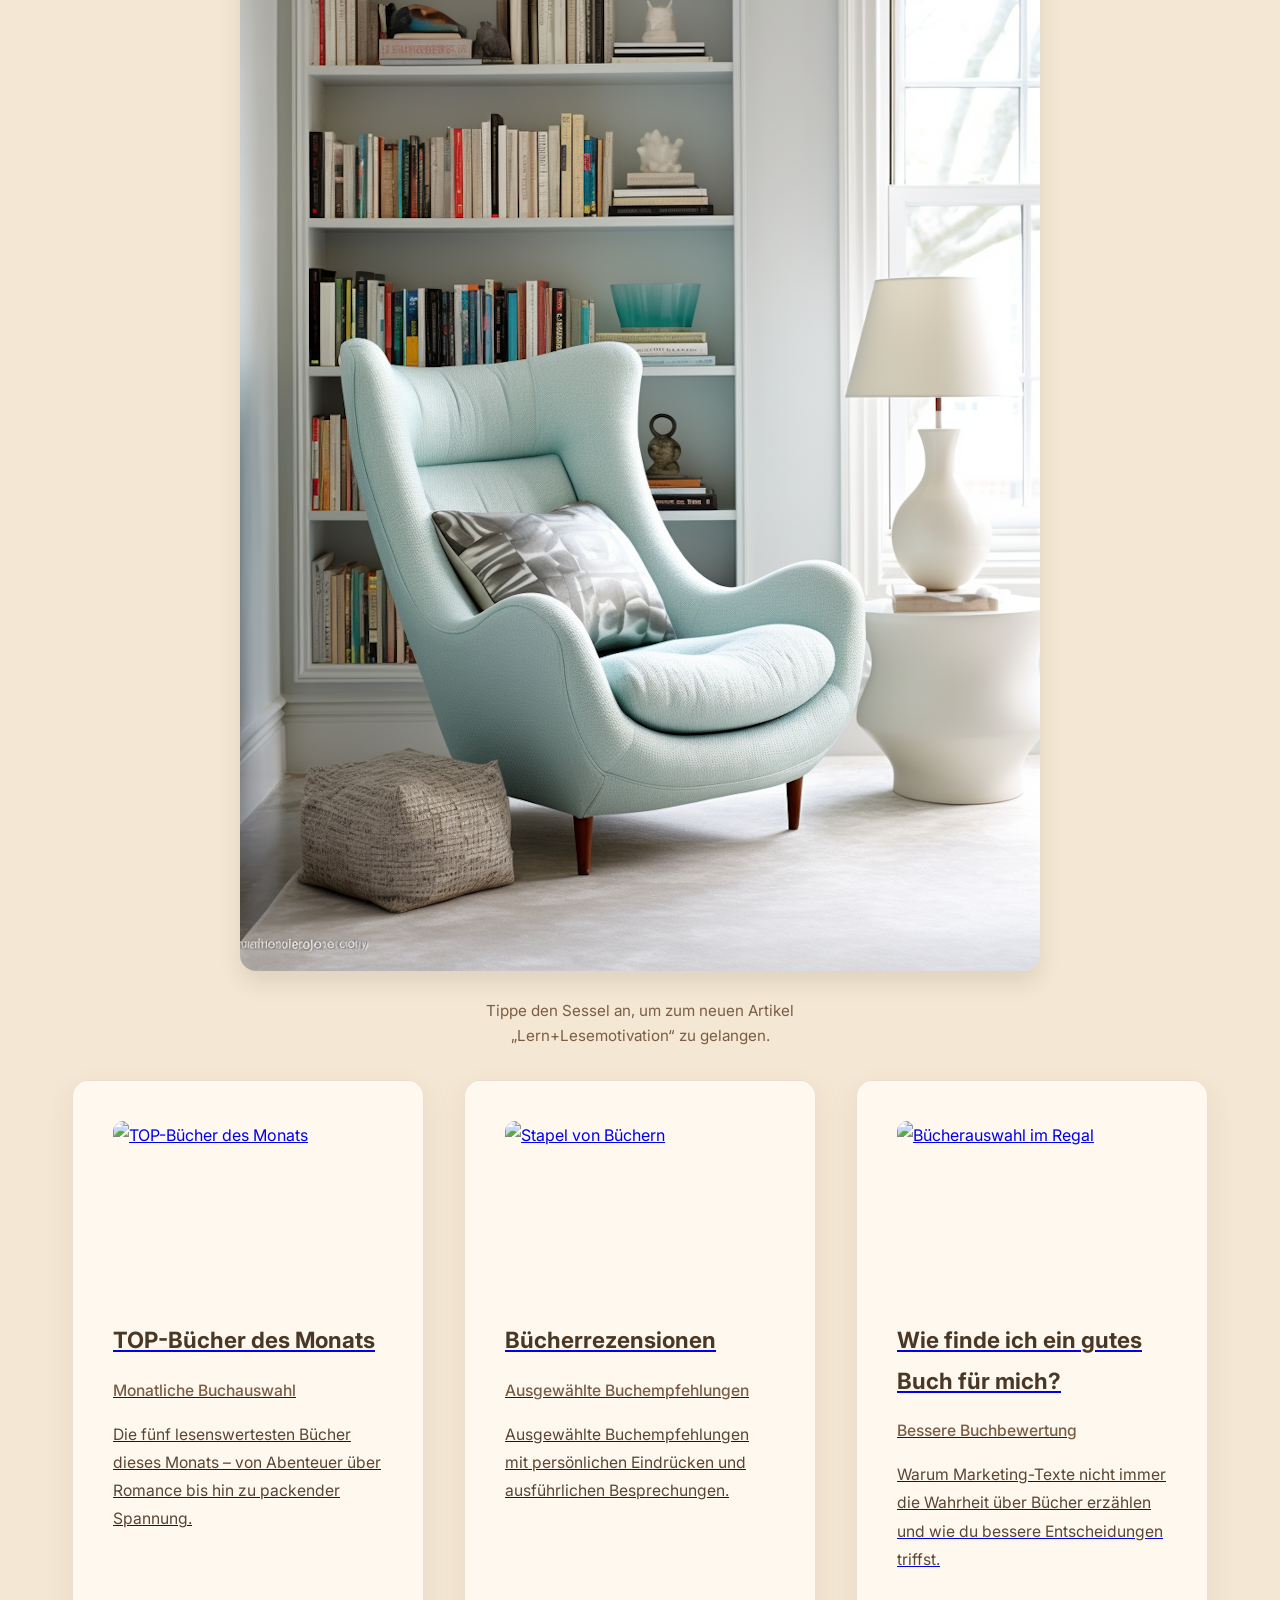
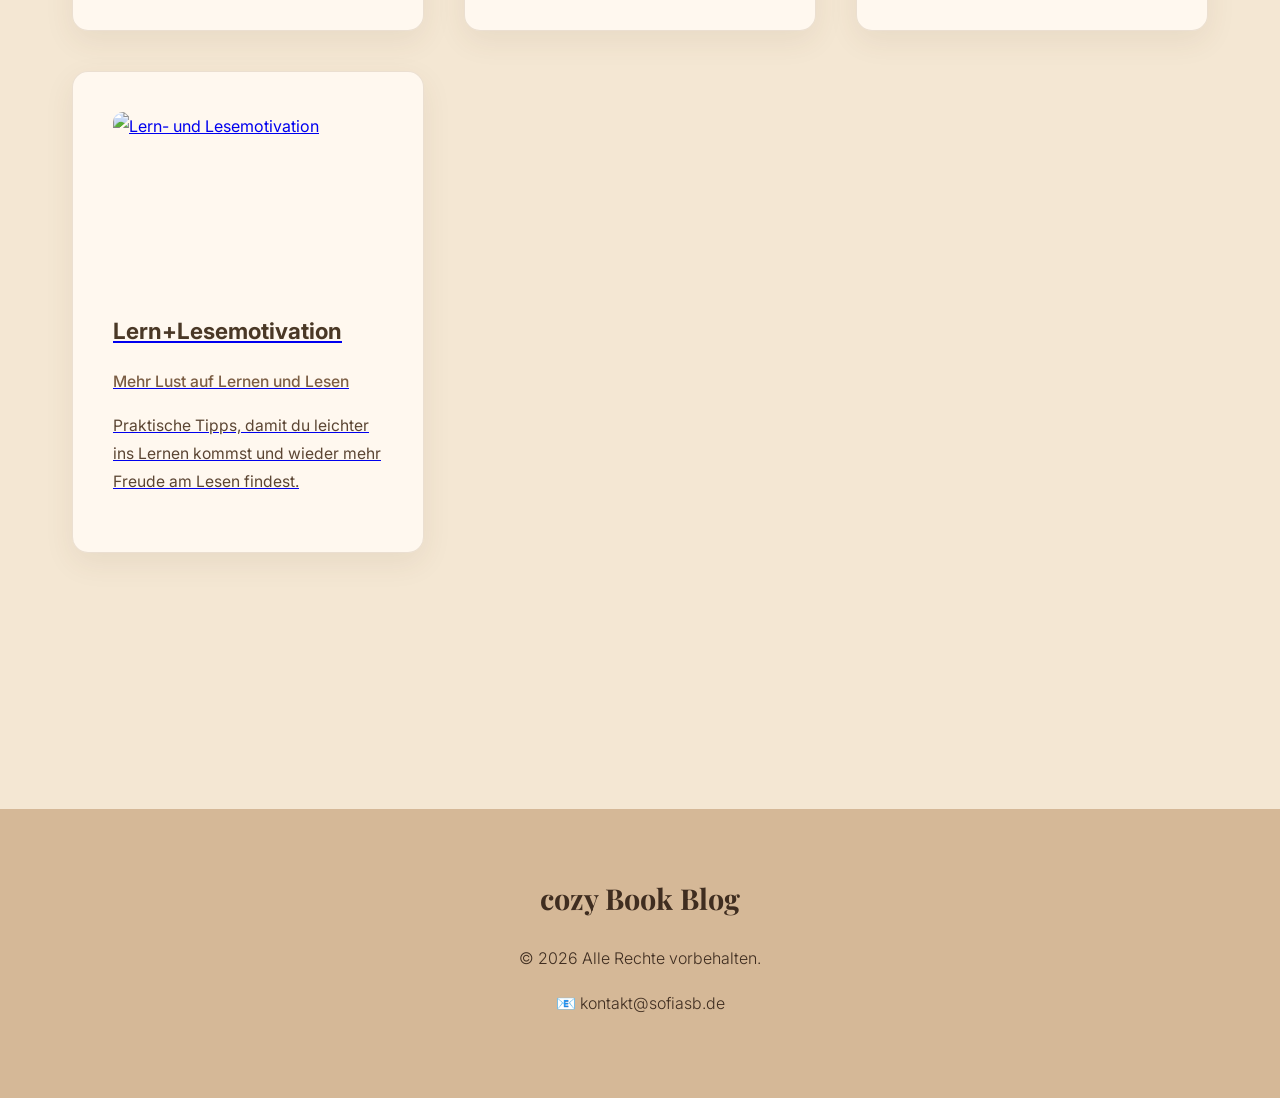
==== commit 3034698a: "Shrink linked chair image and clarify tap instruction" ====
--- a/index.html
+++ b/index.html
@@ -118,18 +118,23 @@
         }
 
         .seat-figure {
-            max-width: 320px;
+            display: flex;
+            flex-wrap: wrap;
+            align-items: center;
+            justify-content: center;
+            gap: 1rem;
+            max-width: 520px;
             margin: 0 auto 3rem;
-            text-align: center;
+            text-align: left;
         }
 
         .seat-figure a {
             display: inline-block;
+            flex-shrink: 0;
         }
 
         .seat-figure img {
-            width: 220px;
-            max-width: 100%;
+            width: 140px;
             border-radius: 14px;
             box-shadow: 0 12px 30px rgba(84, 62, 42, 0.12);
             transition: transform 0.25s ease;
@@ -137,6 +142,14 @@
 
         .seat-figure img:hover {
             transform: translateY(-2px) scale(1.01);
+        }
+
+        .seat-figure figcaption {
+            font-size: 0.98rem;
+            line-height: 1.6;
+            color: #5b4533;
+            max-width: 320px;
+            margin: 0;
         }
 
         .btn {
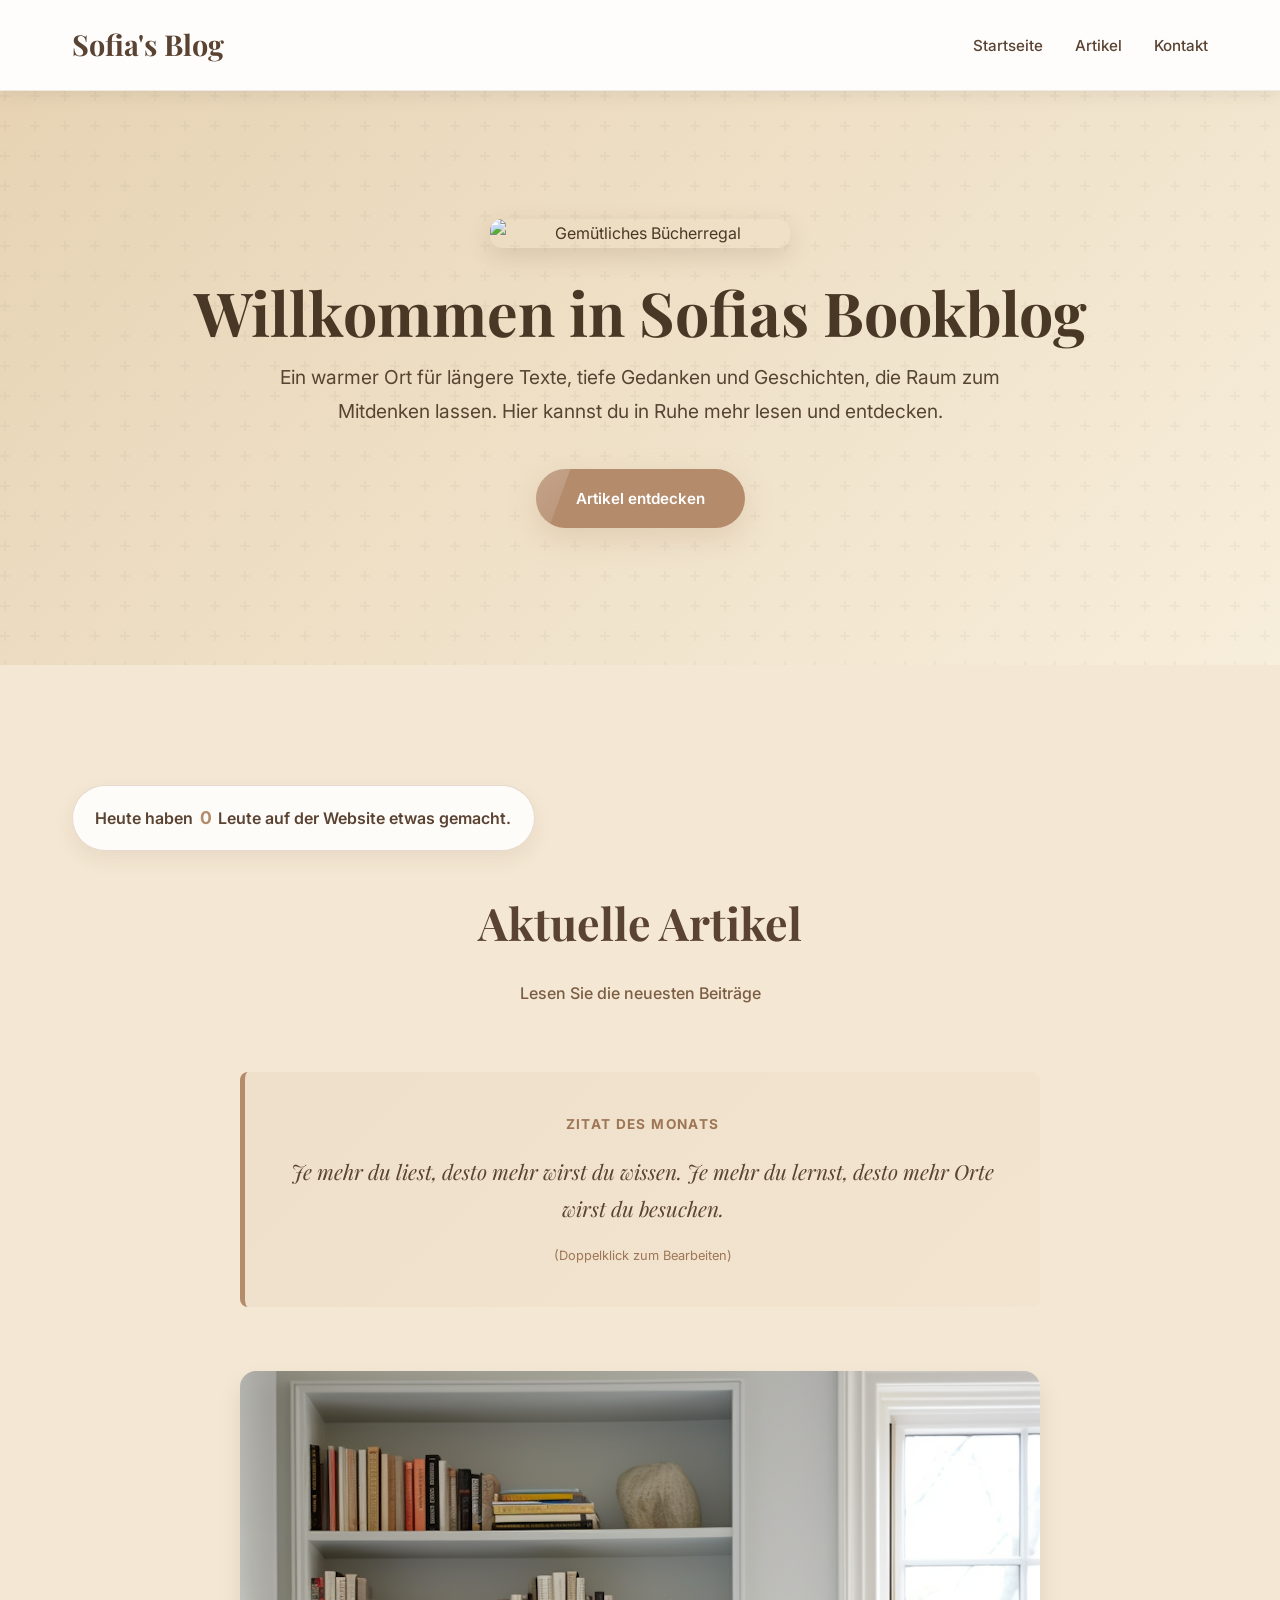
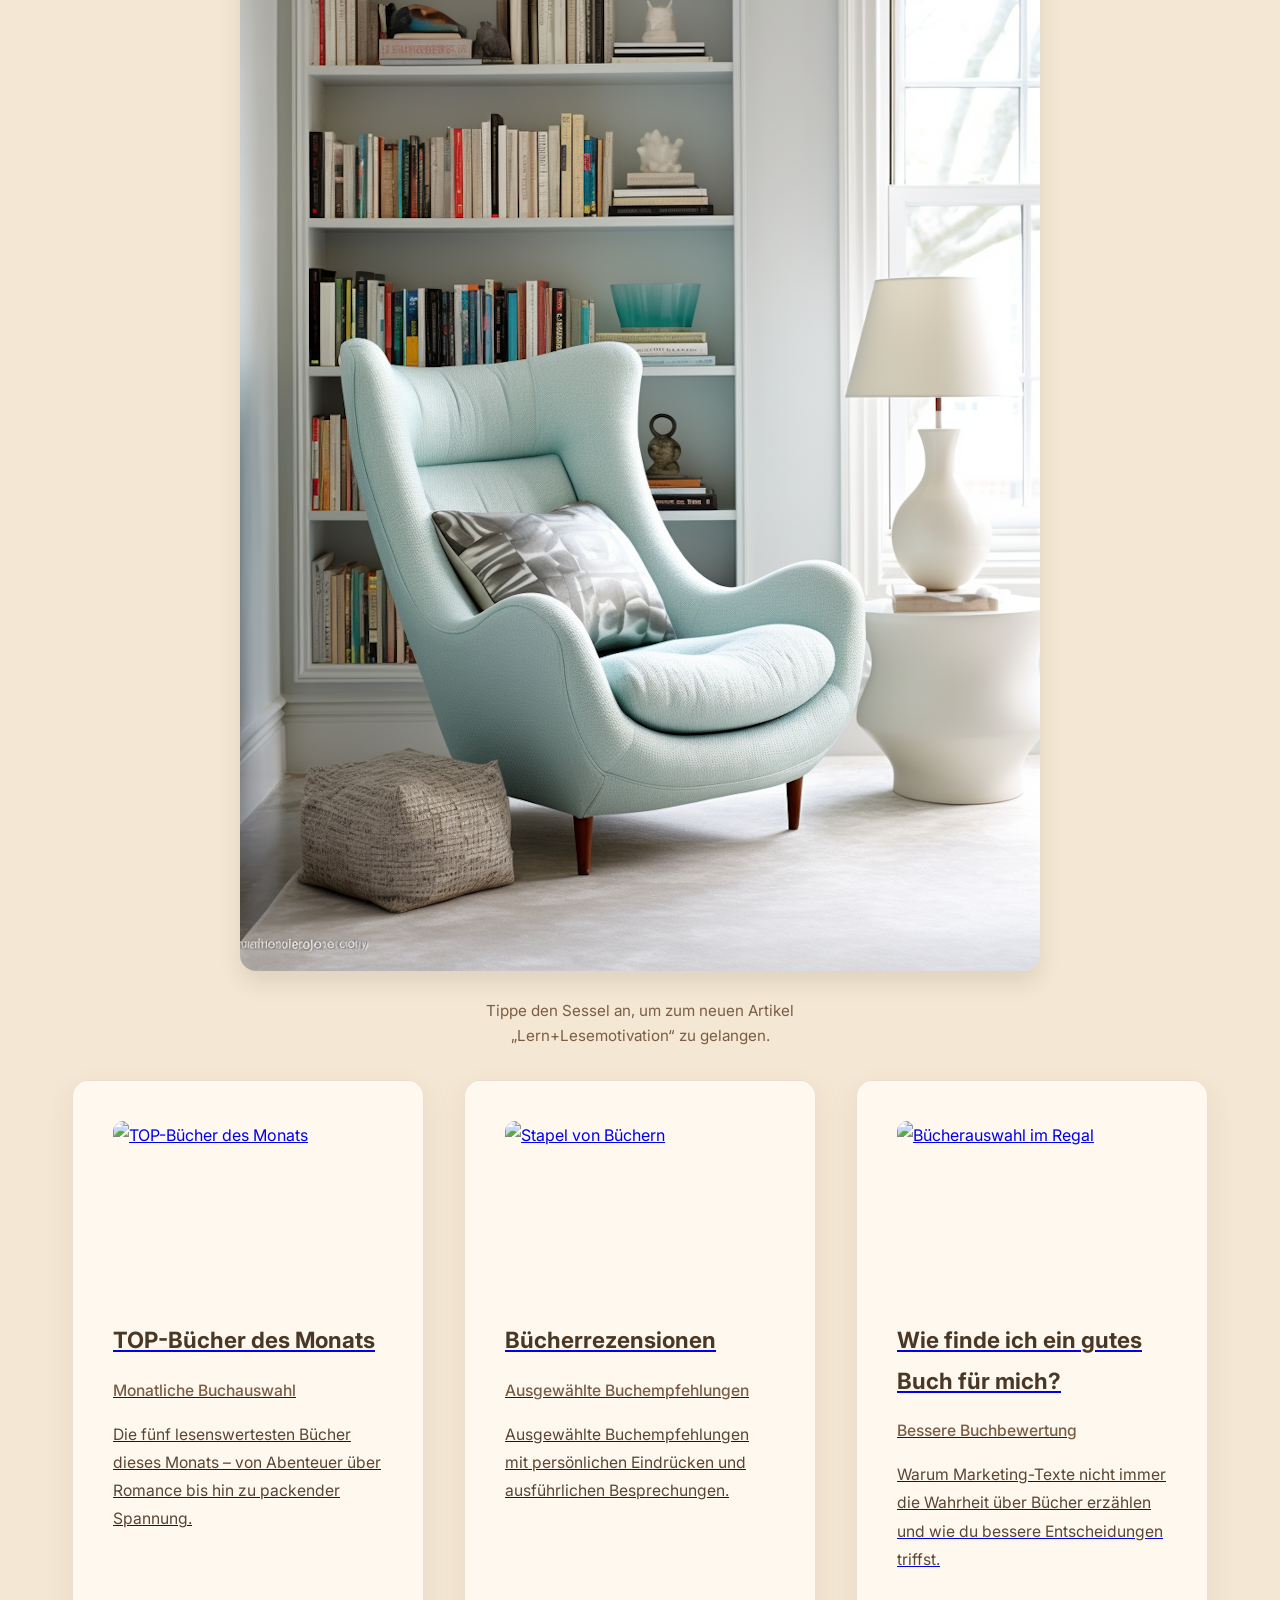
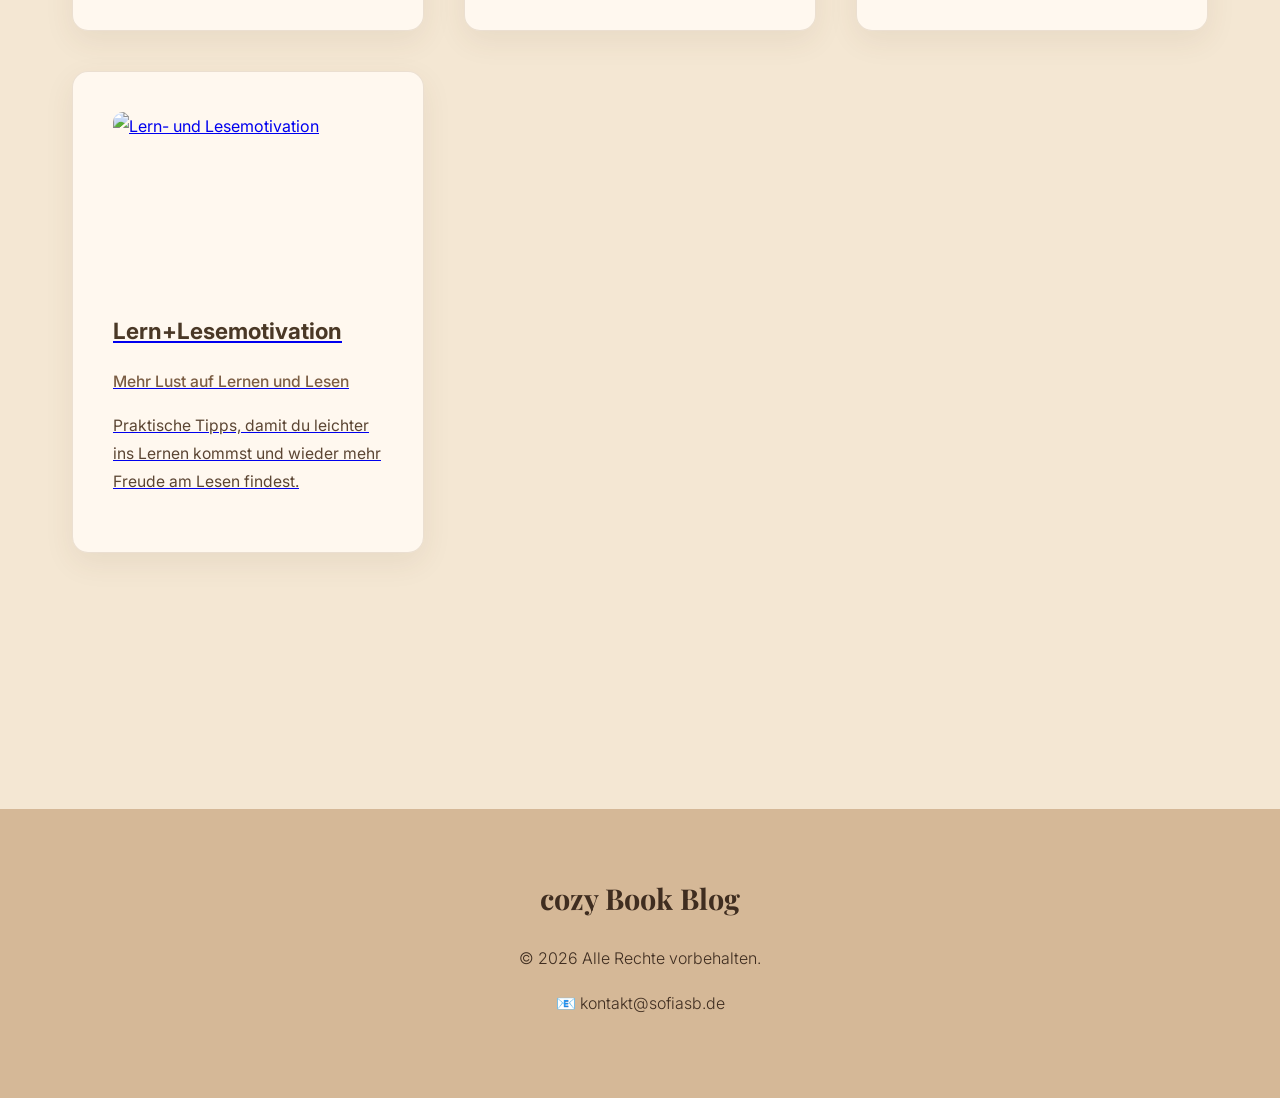
==== commit 7f5dc56f: "Change homepage heading to Sofias Bookblog" ====
--- a/index.html
+++ b/index.html
@@ -443,7 +443,7 @@
     <section class="hero" id="startseite">
         <div class="hero-content">
             <img src="https://images.unsplash.com/photo-1481627834876-b7833e8f5570?w=400&h=300&fit=crop&crop=center" alt="Gemütliches Bücherregal" class="hero-image">
-            <h2>Willkommen bei Sofias Bücherblog</h2>
+            <h2>Willkommen in Sofias Bookblog</h2>
             <p>Ein warmer Ort für längere Texte, tiefe Gedanken und Geschichten, die Raum zum Mitdenken lassen. Hier kannst du in Ruhe mehr lesen und entdecken.</p>
             <a href="articles.html" class="btn">Artikel entdecken</a>
         </div>
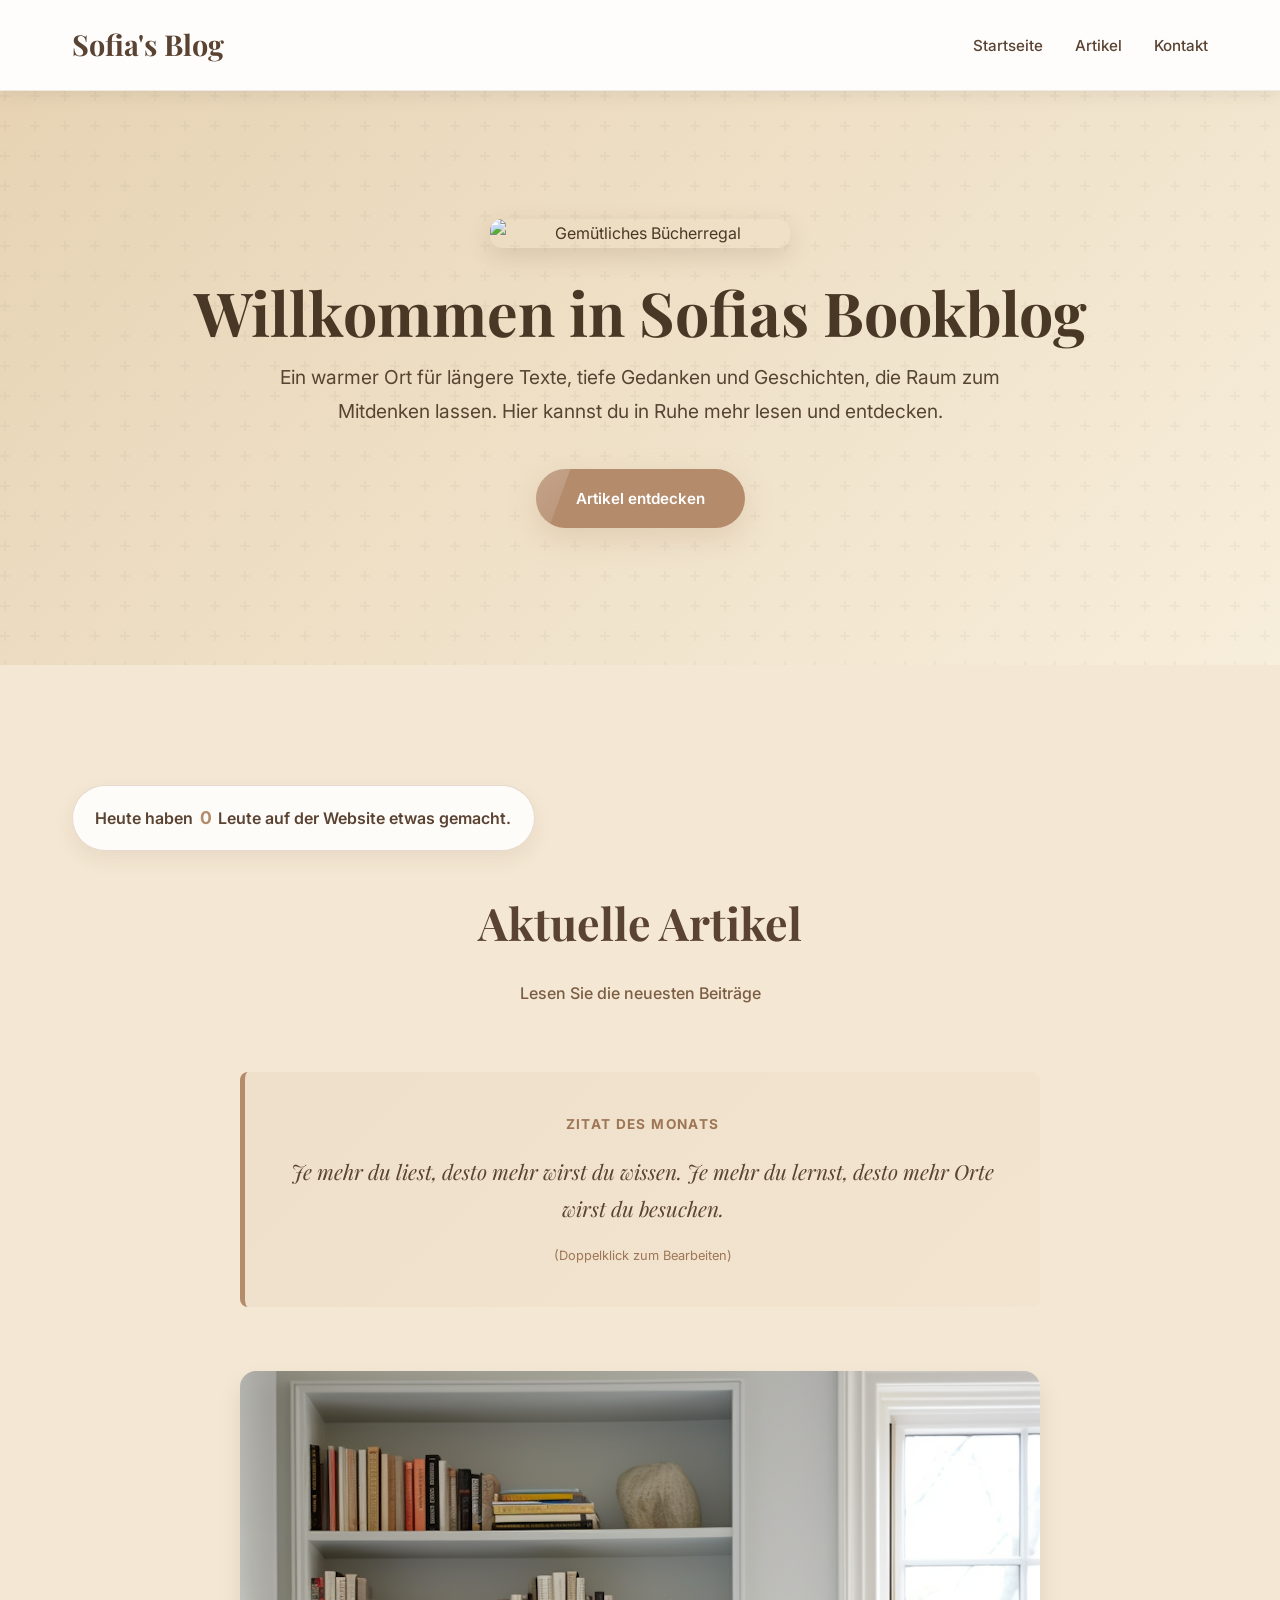
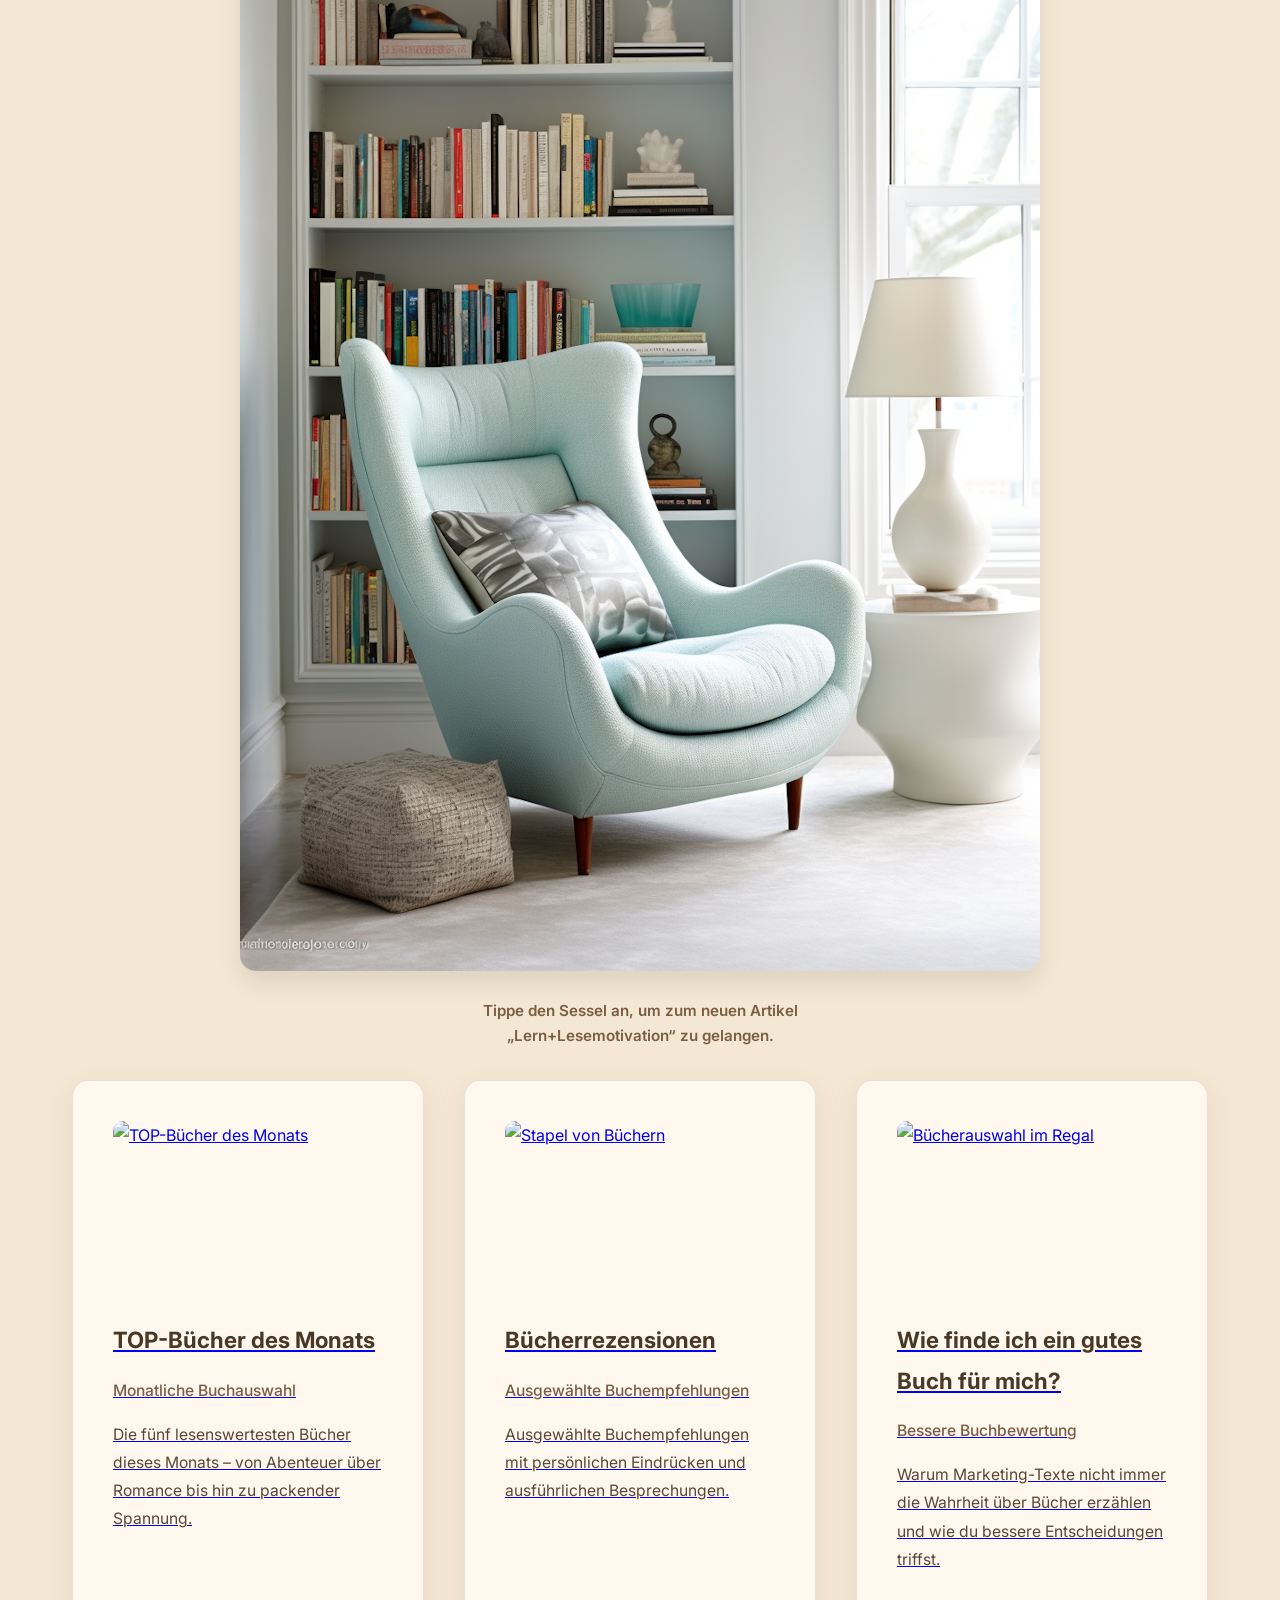
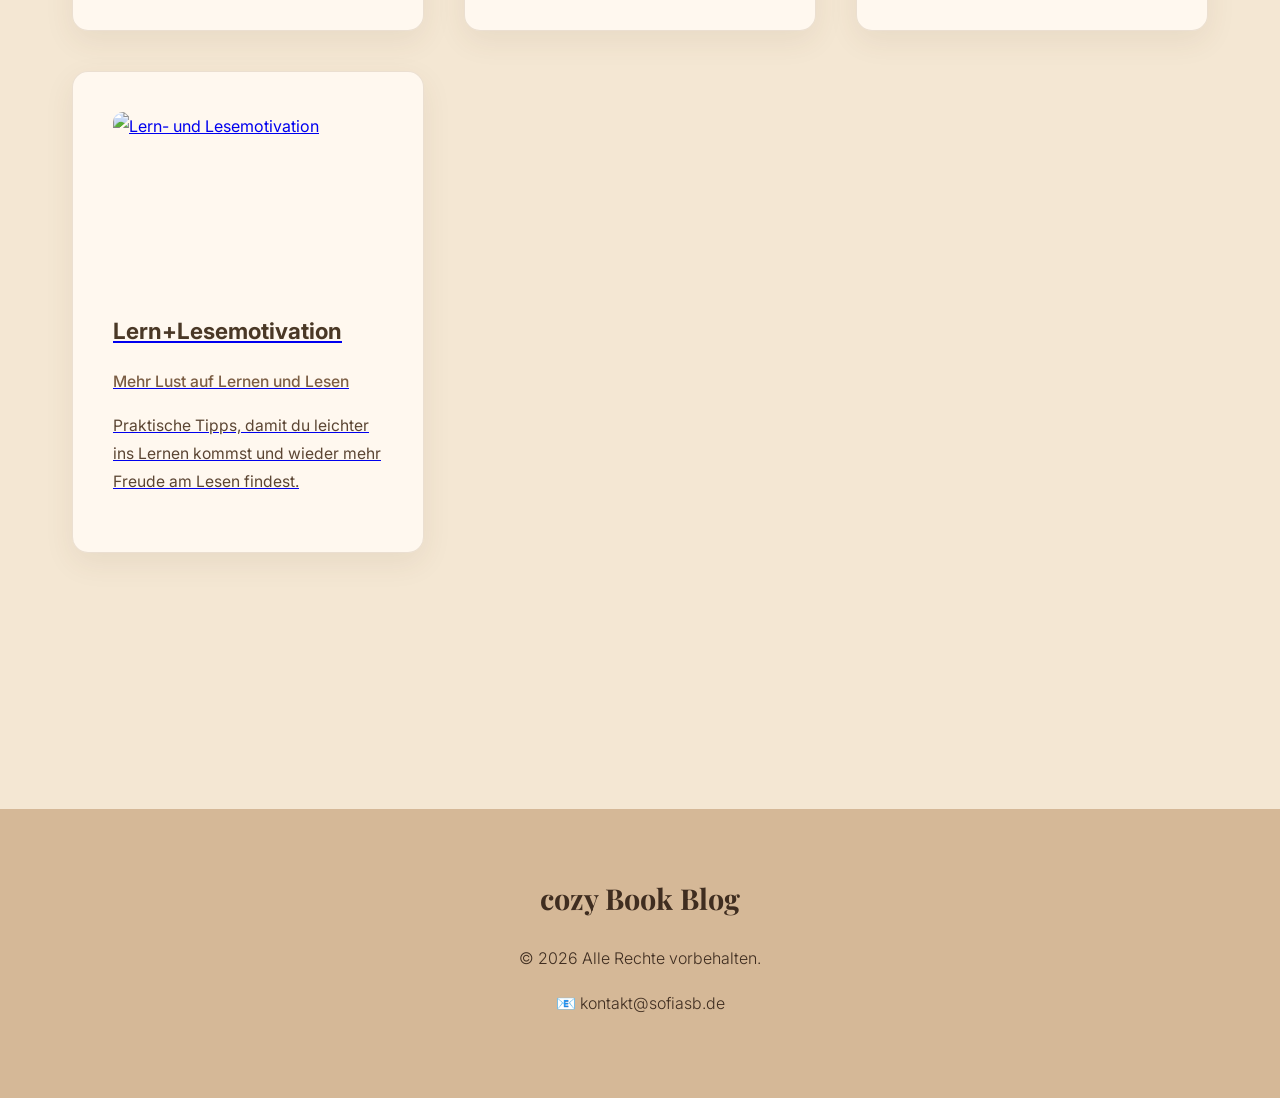
==== commit aaa9d7db: "Reduce chair image size by half and enlarge side caption text" ====
--- a/index.html
+++ b/index.html
@@ -120,7 +120,7 @@
         .seat-figure {
             display: flex;
             flex-wrap: wrap;
-            align-items: center;
+            align-items: flex-start;
             justify-content: center;
             gap: 1rem;
             max-width: 520px;
@@ -134,7 +134,7 @@
         }
 
         .seat-figure img {
-            width: 140px;
+            width: 70px;
             border-radius: 14px;
             box-shadow: 0 12px 30px rgba(84, 62, 42, 0.12);
             transition: transform 0.25s ease;
@@ -145,10 +145,11 @@
         }
 
         .seat-figure figcaption {
-            font-size: 0.98rem;
+            font-size: 1.1rem;
+            font-weight: 600;
             line-height: 1.6;
             color: #5b4533;
-            max-width: 320px;
+            max-width: 380px;
             margin: 0;
         }
 
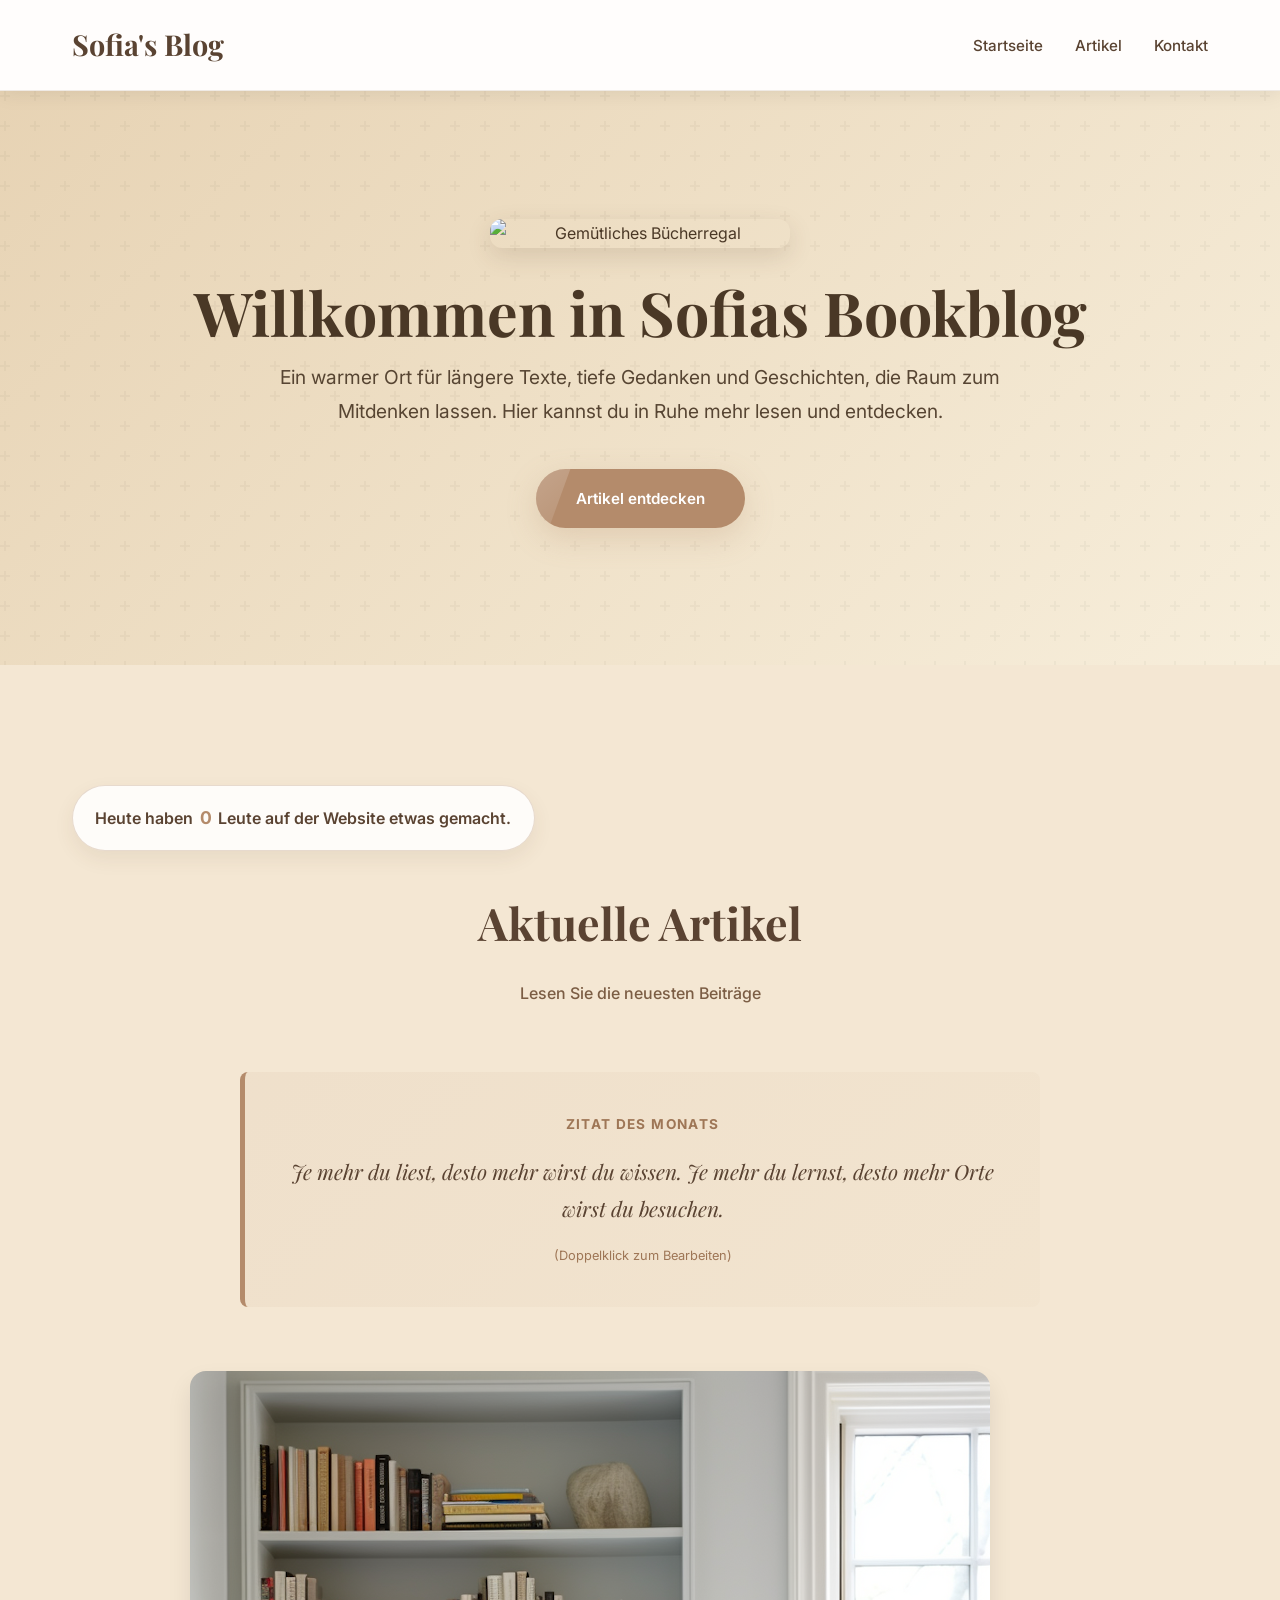
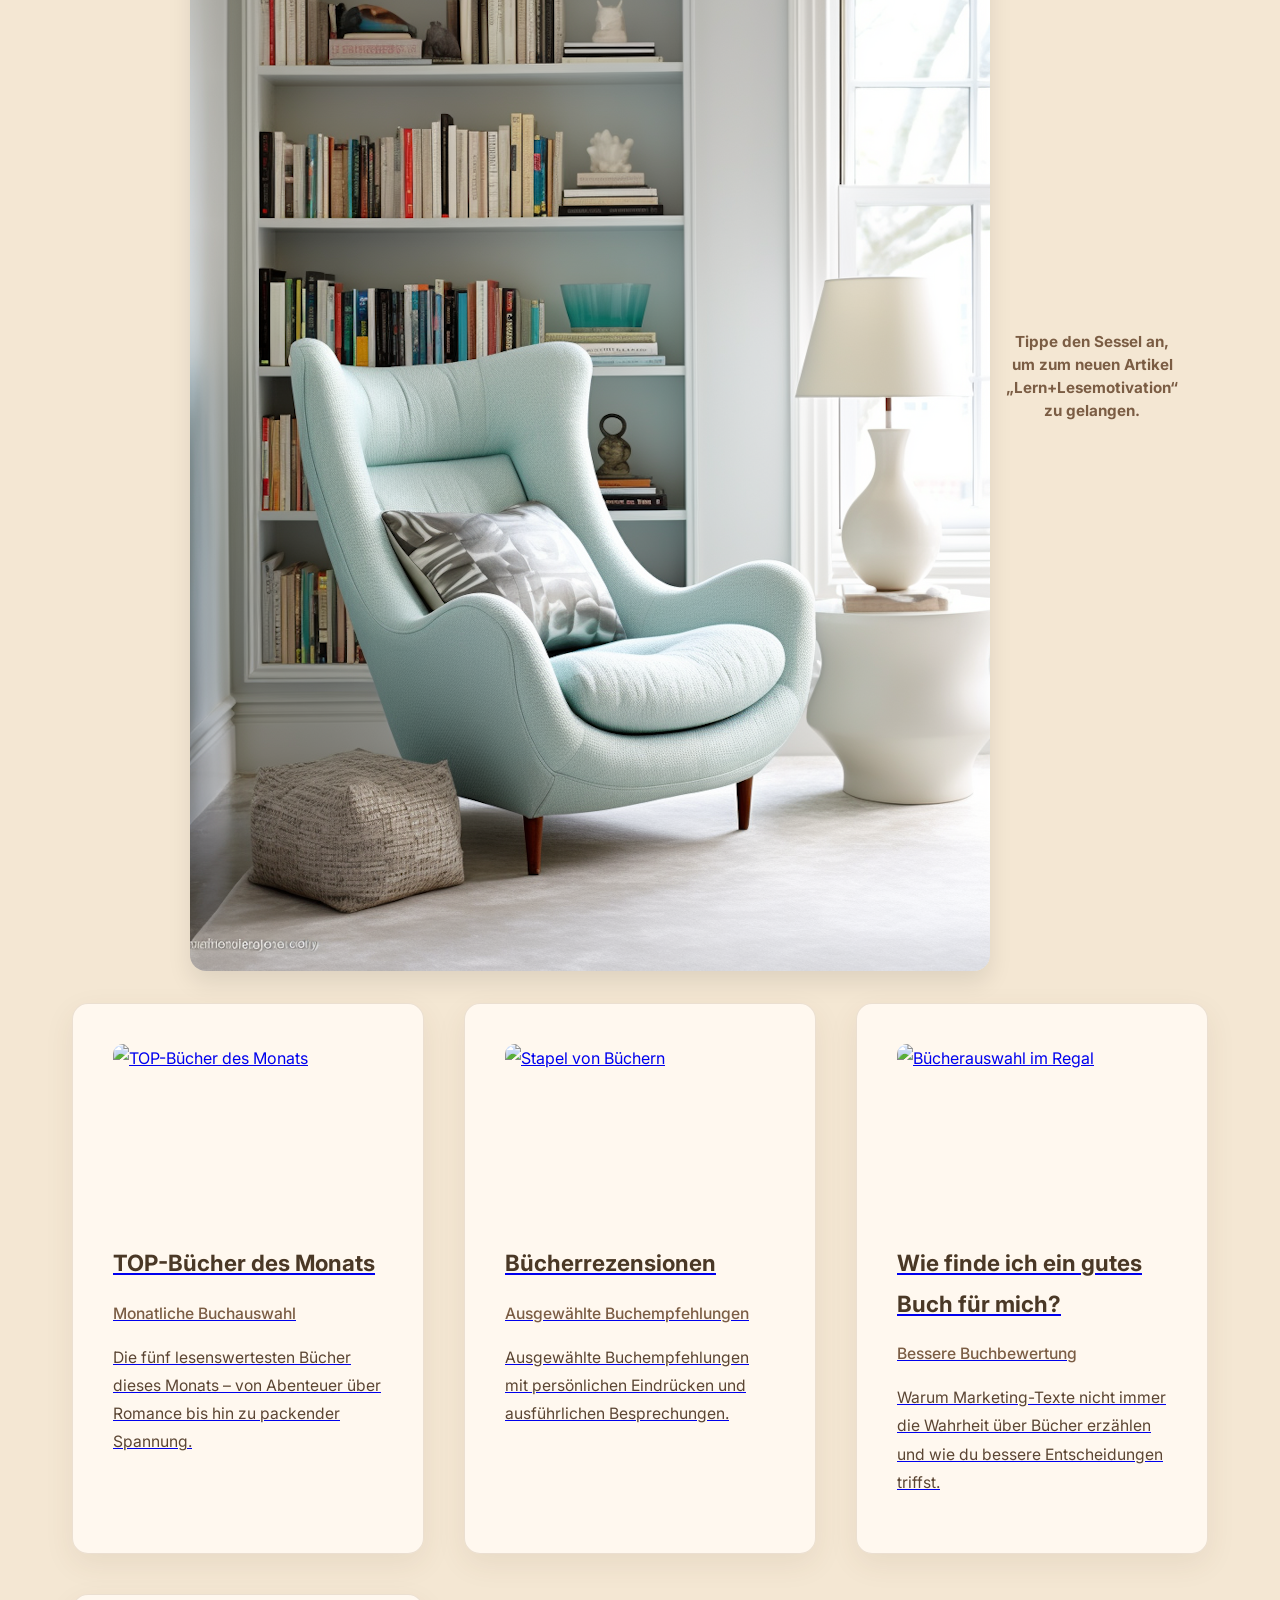
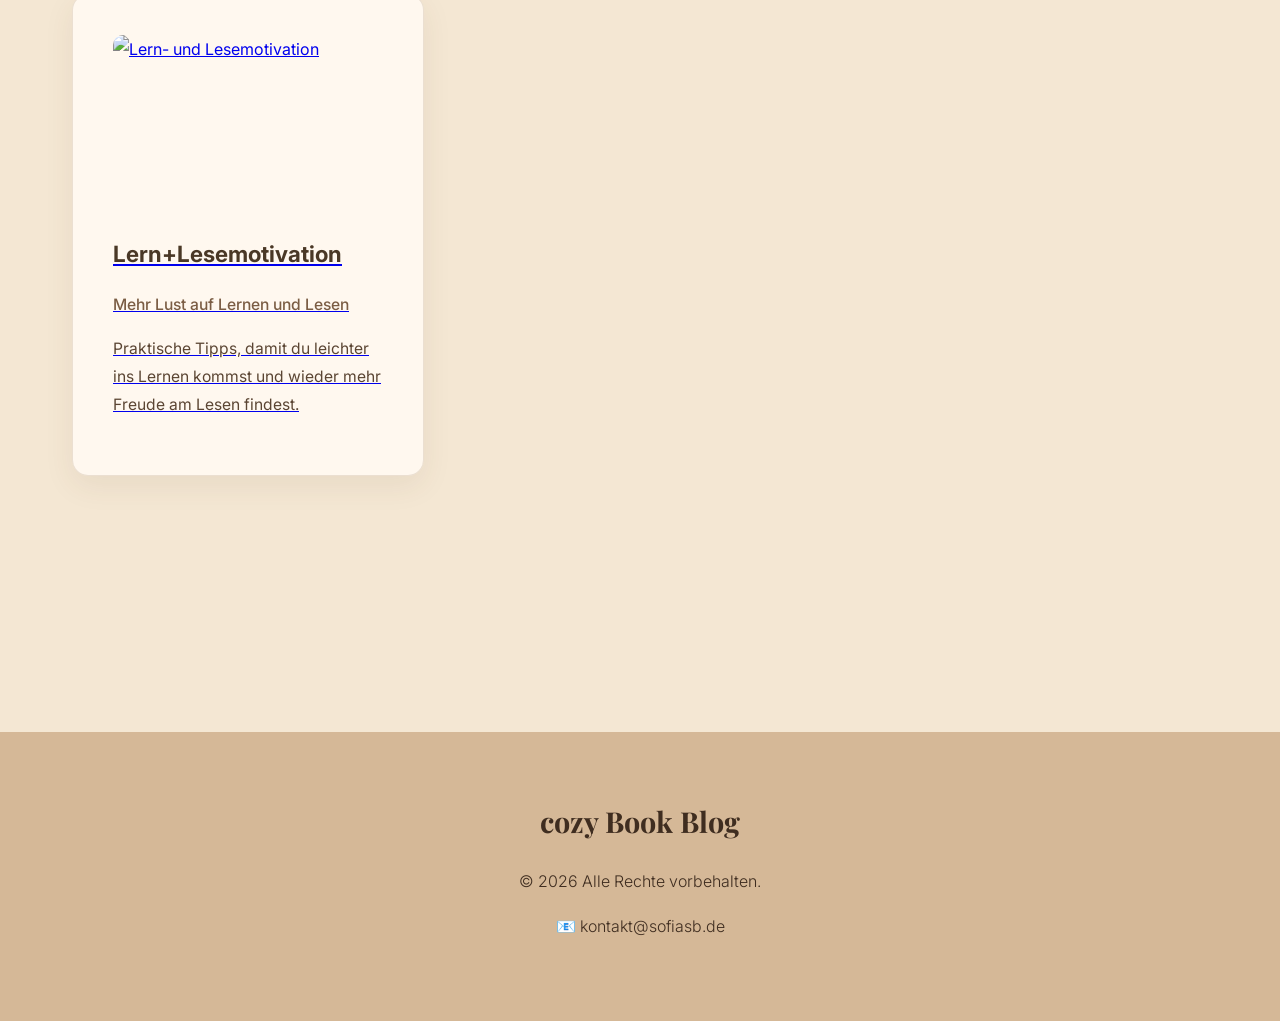
==== commit 6842a584: "Move chair caption next to smaller image and increase text size" ====
--- a/index.html
+++ b/index.html
@@ -119,9 +119,9 @@
 
         .seat-figure {
             display: flex;
-            flex-wrap: wrap;
-            align-items: flex-start;
-            justify-content: center;
+            flex-wrap: nowrap;
+            align-items: center;
+            justify-content: flex-start;
             gap: 1rem;
             max-width: 520px;
             margin: 0 auto 3rem;
@@ -134,7 +134,7 @@
         }
 
         .seat-figure img {
-            width: 70px;
+            width: 60px;
             border-radius: 14px;
             box-shadow: 0 12px 30px rgba(84, 62, 42, 0.12);
             transition: transform 0.25s ease;
@@ -145,12 +145,23 @@
         }
 
         .seat-figure figcaption {
-            font-size: 1.1rem;
-            font-weight: 600;
-            line-height: 1.6;
+            font-size: 1.25rem;
+            font-weight: 700;
+            line-height: 1.5;
             color: #5b4533;
-            max-width: 380px;
+            max-width: 420px;
             margin: 0;
+        }
+
+        @media (max-width: 768px) {
+            .seat-figure {
+                flex-wrap: wrap;
+                justify-content: center;
+            }
+
+            .seat-figure figcaption {
+                text-align: center;
+            }
         }
 
         .btn {
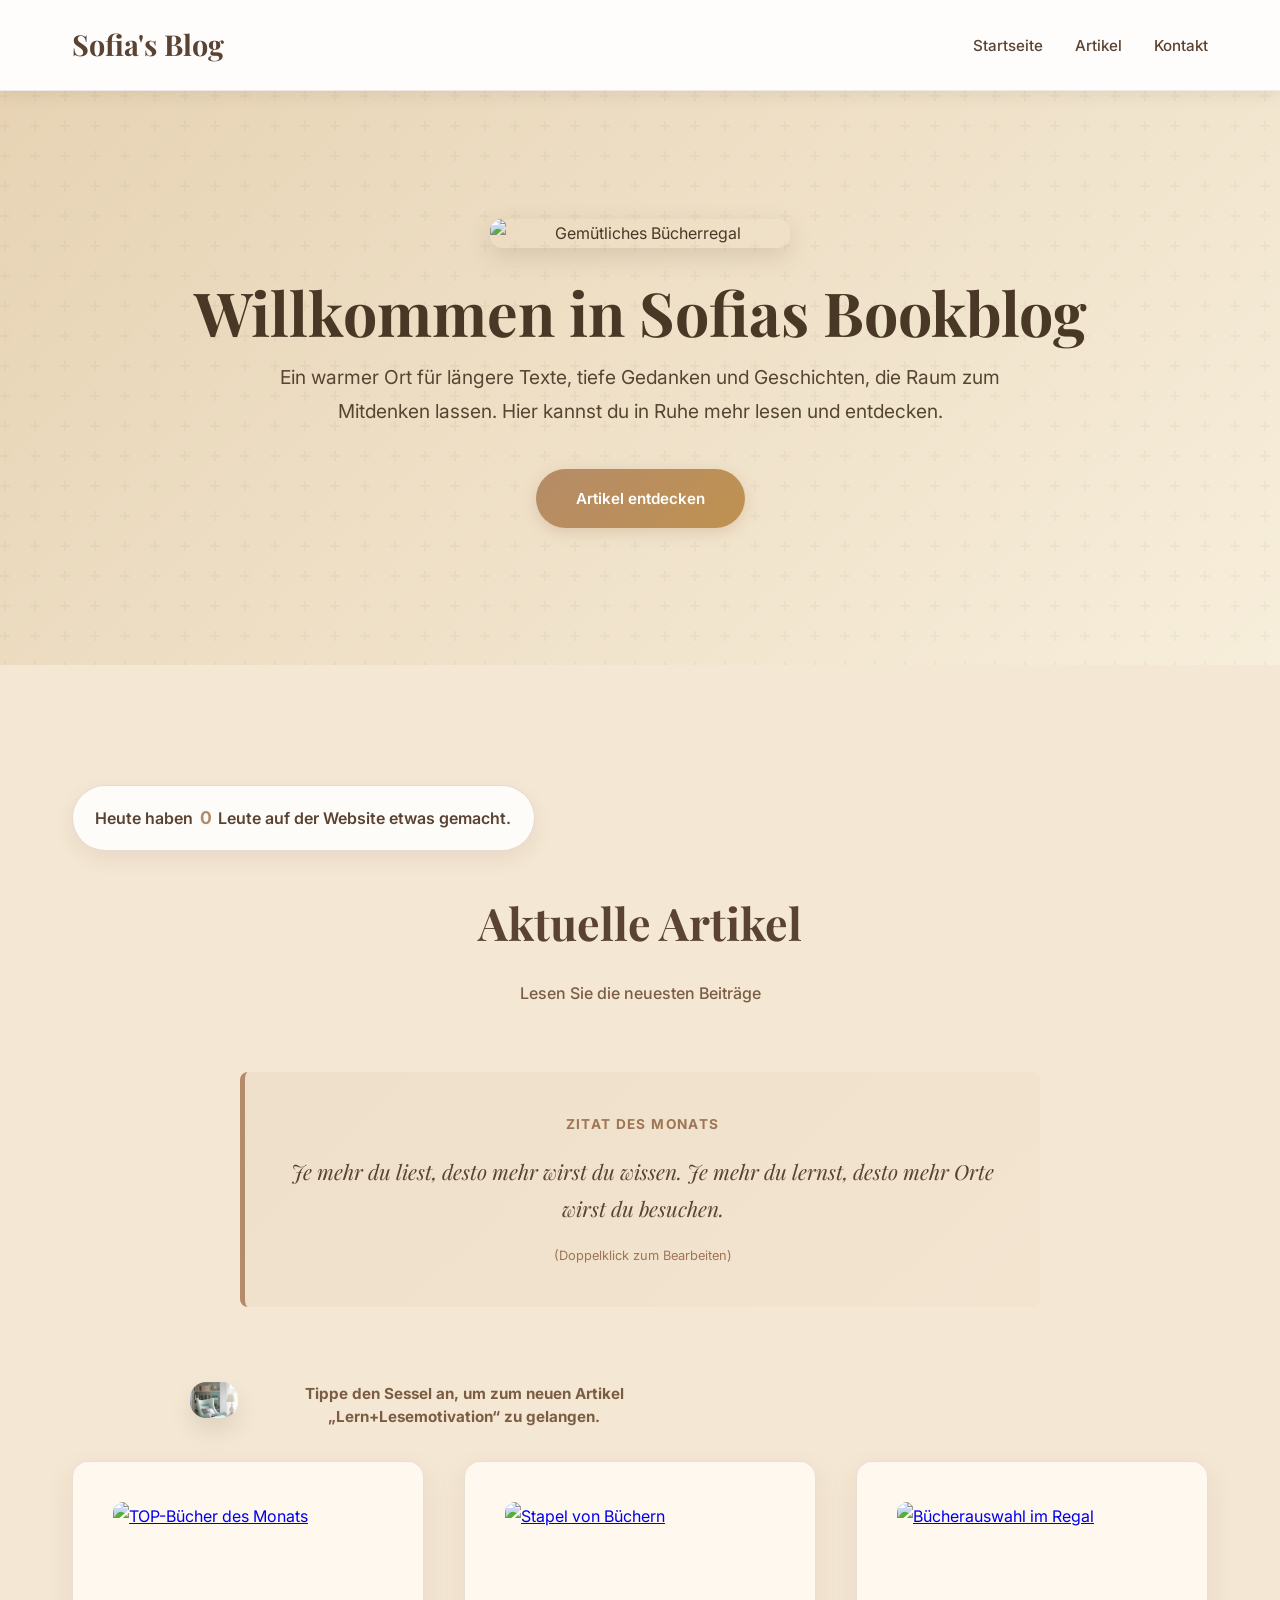
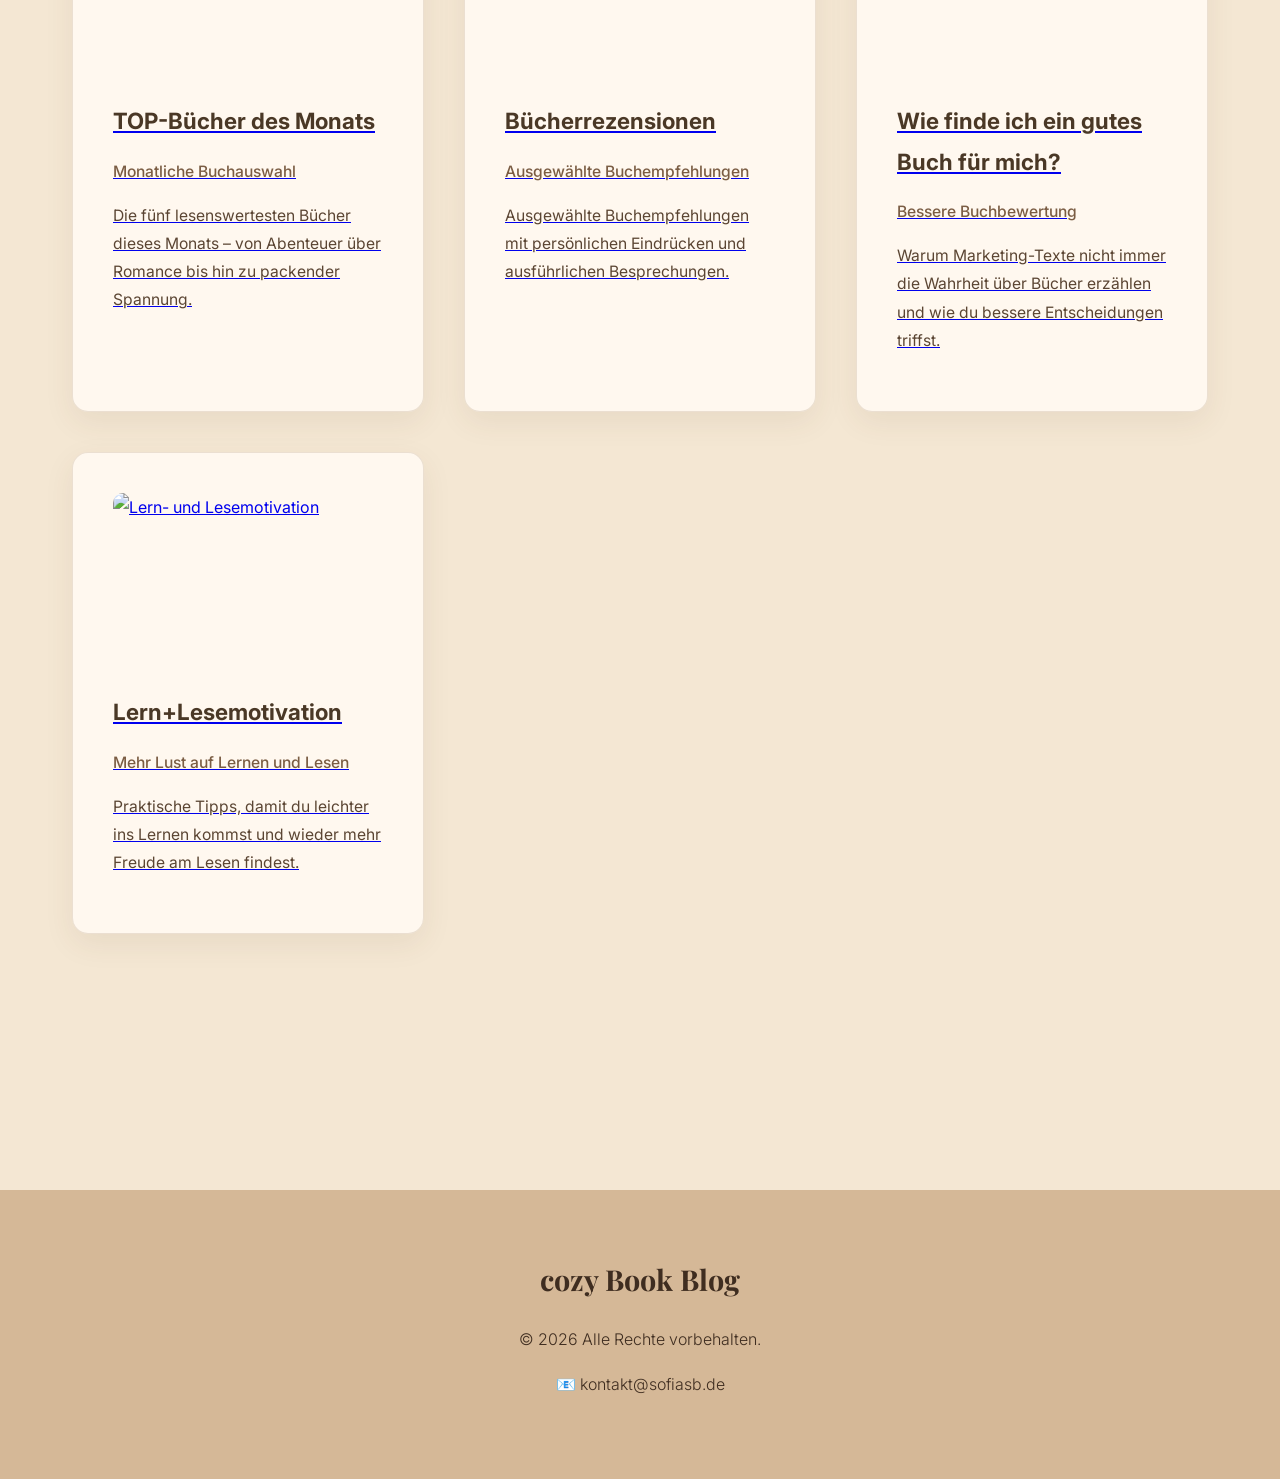
==== commit 3bce1eb9: "Add visual effects and adjust chair image" ====
--- a/index.html
+++ b/index.html
@@ -134,7 +134,11 @@
         }
 
         .seat-figure img {
-            width: 60px;
+            width: 48px !important;
+            max-width: 48px !important;
+            height: 36px !important;
+            max-height: 36px !important;
+            object-fit: cover;
             border-radius: 14px;
             box-shadow: 0 12px 30px rgba(84, 62, 42, 0.12);
             transition: transform 0.25s ease;
@@ -434,6 +438,210 @@
             .intro-section {
                 padding: 0;
             }
+        }
+
+        /* ===== NEUE EFFEKTE ===== */
+
+        /* Glow-Effekt für Buttons */
+        .btn {
+            position: relative;
+            box-shadow: 0 4px 15px rgba(180, 139, 107, 0.3);
+            transition: all 0.3s ease;
+        }
+
+        .btn:hover {
+            box-shadow: 0 6px 30px rgba(180, 139, 107, 0.6), 0 0 25px rgba(180, 139, 107, 0.4);
+            transform: translateY(-2px);
+        }
+
+        .btn:active {
+            transform: translateY(0);
+            box-shadow: 0 2px 10px rgba(180, 139, 107, 0.4);
+        }
+
+        /* Enhanced Hover-Effekt für Links */
+        a:not(.btn):not(.article-card) {
+            transition: color 0.3s ease, text-shadow 0.3s ease;
+        }
+
+        a:not(.btn):not(.article-card):hover {
+            text-shadow: 0 0 10px rgba(180, 139, 107, 0.3);
+        }
+
+        /* Glow-Effekt bei Fokus */
+        :focus-visible {
+            outline: 2px solid #b48b6b;
+            outline-offset: 4px;
+            box-shadow: 0 0 15px rgba(180, 139, 107, 0.4);
+        }
+
+        /* Smooth Fade-in für Seiteladen */
+        @keyframes fadeInScale {
+            from {
+                opacity: 0;
+                transform: scale(0.98);
+            }
+            to {
+                opacity: 1;
+                transform: scale(1);
+            }
+        }
+
+        body {
+            animation: fadeInScale 0.6s ease-out;
+        }
+
+        /* Smooth Scroll Verhalten */
+        html {
+            scroll-behavior: smooth;
+        }
+
+        /* Hover-Effekt auf Quote */
+        .quote-section {
+            transition: all 0.4s cubic-bezier(0.25, 0.46, 0.45, 0.94);
+            transform: translateY(0);
+        }
+
+        .quote-section:hover {
+            transform: translateY(-5px);
+            box-shadow: 0 15px 35px rgba(84, 62, 42, 0.15);
+        }
+
+        /* Animierter Border auf Hover */
+        .article-card {
+            border: 1px solid rgba(133, 95, 60, 0.16);
+            transition: all 0.4s cubic-bezier(0.25, 0.46, 0.45, 0.94);
+        }
+
+        .article-card:hover {
+            border-color: rgba(180, 139, 107, 0.5);
+            background: rgba(255, 249, 241, 0.98);
+        }
+
+        /* Effekt auf Bilder */
+        .card-image {
+            transition: transform 0.5s ease, filter 0.4s ease;
+        }
+
+        .article-card:hover .card-image {
+            transform: scale(1.05) rotate(-0.3deg);
+            filter: brightness(1.05) saturate(1.1);
+        }
+
+        /* Seat Figure Hover mit Glow */
+        .seat-figure a {
+            transition: all 0.3s ease;
+        }
+
+        .seat-figure a:hover {
+            filter: drop-shadow(0 0 12px rgba(180, 139, 107, 0.5));
+            transform: scale(1.08);
+        }
+
+        /* Parallax Text Effekt */
+        .hero h2, .section-title {
+            transition: text-shadow 0.3s ease;
+        }
+
+        .hero h2:hover, .section-title:hover {
+            text-shadow: 0 4px 12px rgba(84, 62, 42, 0.15);
+        }
+
+        /* Smooth Color Transition auf Buttons */
+        .btn {
+            background: linear-gradient(135deg, #b48b6b, #c8973a);
+            background-size: 200% 200%;
+            background-position: 0% 50%;
+            transition: background-position 0.4s ease, box-shadow 0.3s ease;
+        }
+
+        .btn:hover {
+            background-position: 100% 50%;
+        }
+
+        /* Animation für Counter */
+        @keyframes numberPopIn {
+            0% {
+                transform: scale(0.8);
+                opacity: 0;
+            }
+            100% {
+                transform: scale(1);
+                opacity: 1;
+            }
+        }
+
+        .counter-box strong {
+            display: inline-block;
+            animation: numberPopIn 0.4s ease-out;
+        }
+
+        /* Smooth Transition für Section */
+        .content {
+            transition: all 0.5s ease;
+        }
+
+        /* Glow auf Hero Image */
+        .hero-image {
+            transition: all 0.4s ease;
+        }
+
+        .hero-image:hover {
+            filter: drop-shadow(0 0 20px rgba(180, 139, 107, 0.4));
+        }
+
+        /* Smooth Transition für Footer */
+        footer {
+            transition: all 0.3s ease;
+        }
+
+        /* Micro-interaction auf Figcaption */
+        .seat-figure figcaption {
+            transition: all 0.3s ease;
+        }
+
+        .seat-figure a:hover ~ figcaption {
+            color: #b48b6b;
+        }
+
+        /* Ripple Effekt Simulator */
+        .btn::after {
+            content: '';
+            position: absolute;
+            top: 50%;
+            left: 50%;
+            width: 0;
+            height: 0;
+            border-radius: 50%;
+            background: rgba(255, 255, 255, 0.4);
+            transform: translate(-50%, -50%);
+            pointer-events: none;
+        }
+
+        .btn:active::after {
+            animation: ripple 0.6s ease-out;
+        }
+
+        @keyframes ripple {
+            to {
+                width: 300px;
+                height: 300px;
+                opacity: 0;
+            }
+        }
+
+        /* Effekt für Text */
+        @keyframes textGlow {
+            0%, 100% {
+                text-shadow: 0 0 5px rgba(180, 139, 107, 0.3);
+            }
+            50% {
+                text-shadow: 0 0 15px rgba(180, 139, 107, 0.6);
+            }
+        }
+
+        .section-title {
+            animation: textGlow 3s ease-in-out infinite;
         }
     </style>
     <style>
@@ -476,7 +684,7 @@
 
         <figure class="seat-figure">
             <a href="article-lern-lesemotivation.html" title="Zum Artikel Lern+Lesemotivation">
-                <img src="image.png" alt="Ein gemütlicher Sessel neben einem Bücherregal" />
+                <img src="image.png" alt="Ein gemütlicher Sessel neben einem Bücherregal" style="width: 48px; height: 36px; object-fit: cover;" />
             </a>
             <figcaption>Tippe den Sessel an, um zum neuen Artikel „Lern+Lesemotivation“ zu gelangen.</figcaption>
         </figure>
@@ -560,6 +768,86 @@
 
         loadQuote();
         updateCounter();
+
+        // ===== SCROLL ANIMATIONS =====
+        // Intersection Observer für Scroll-Effekte
+        const observerOptions = {
+            threshold: 0.1,
+            rootMargin: '0px 0px -50px 0px'
+        };
+
+        const observer = new IntersectionObserver((entries) => {
+            entries.forEach((entry) => {
+                if (entry.isIntersecting) {
+                    entry.target.style.opacity = '1';
+                    entry.target.style.transform = 'translateY(0) scale(1)';
+                    observer.unobserve(entry.target);
+                }
+            });
+        }, observerOptions);
+
+        // Scroll-Animation auf Cards und Sections
+        document.querySelectorAll('.article-card, .quote-section, .section-title').forEach((el) => {
+            el.style.opacity = '0';
+            el.style.transform = 'translateY(30px) scale(0.98)';
+            el.style.transition = 'opacity 0.6s ease-out, transform 0.6s ease-out';
+            observer.observe(el);
+        });
+
+        // Parallax Effekt auf Hero Image beim Scroll
+        const heroImage = document.querySelector('.hero-image');
+        if (heroImage) {
+            window.addEventListener('scroll', () => {
+                const scrollY = window.scrollY;
+                heroImage.style.transform = `translateY(${scrollY * 0.3}px)`;
+            });
+        }
+
+        // Smooth Color Animation für Links beim Hover
+        document.querySelectorAll('a:not(.btn):not(.article-card)').forEach((link) => {
+            link.addEventListener('mouseenter', function() {
+                this.style.color = '#b48b6b';
+            });
+            link.addEventListener('mouseleave', function() {
+                this.style.color = '';
+            });
+        });
+
+        // Button Click Effekt
+        document.querySelectorAll('.btn').forEach((btn) => {
+            btn.addEventListener('click', function(e) {
+                const rect = this.getBoundingClientRect();
+                const x = e.clientX - rect.left;
+                const y = e.clientY - rect.top;
+                
+                const ripple = document.createElement('span');
+                ripple.style.position = 'absolute';
+                ripple.style.left = x + 'px';
+                ripple.style.top = y + 'px';
+                ripple.style.width = '0';
+                ripple.style.height = '0';
+                ripple.style.borderRadius = '50%';
+                ripple.style.background = 'rgba(255, 255, 255, 0.6)';
+                ripple.style.pointerEvents = 'none';
+                ripple.style.animation = 'ripple 0.6s ease-out';
+                
+                this.appendChild(ripple);
+                setTimeout(() => ripple.remove(), 600);
+            });
+        });
+
+        // Animated Counter Stagger
+        const counterValue = document.getElementById('counterValue');
+        if (counterValue) {
+            const originalUpdate = updateCounter;
+            updateCounter = async function() {
+                await originalUpdate.call(this);
+                counterValue.style.animation = 'none';
+                setTimeout(() => {
+                    counterValue.style.animation = 'numberPopIn 0.4s ease-out';
+                }, 10);
+            };
+        }
     </script>
     
 </body>
